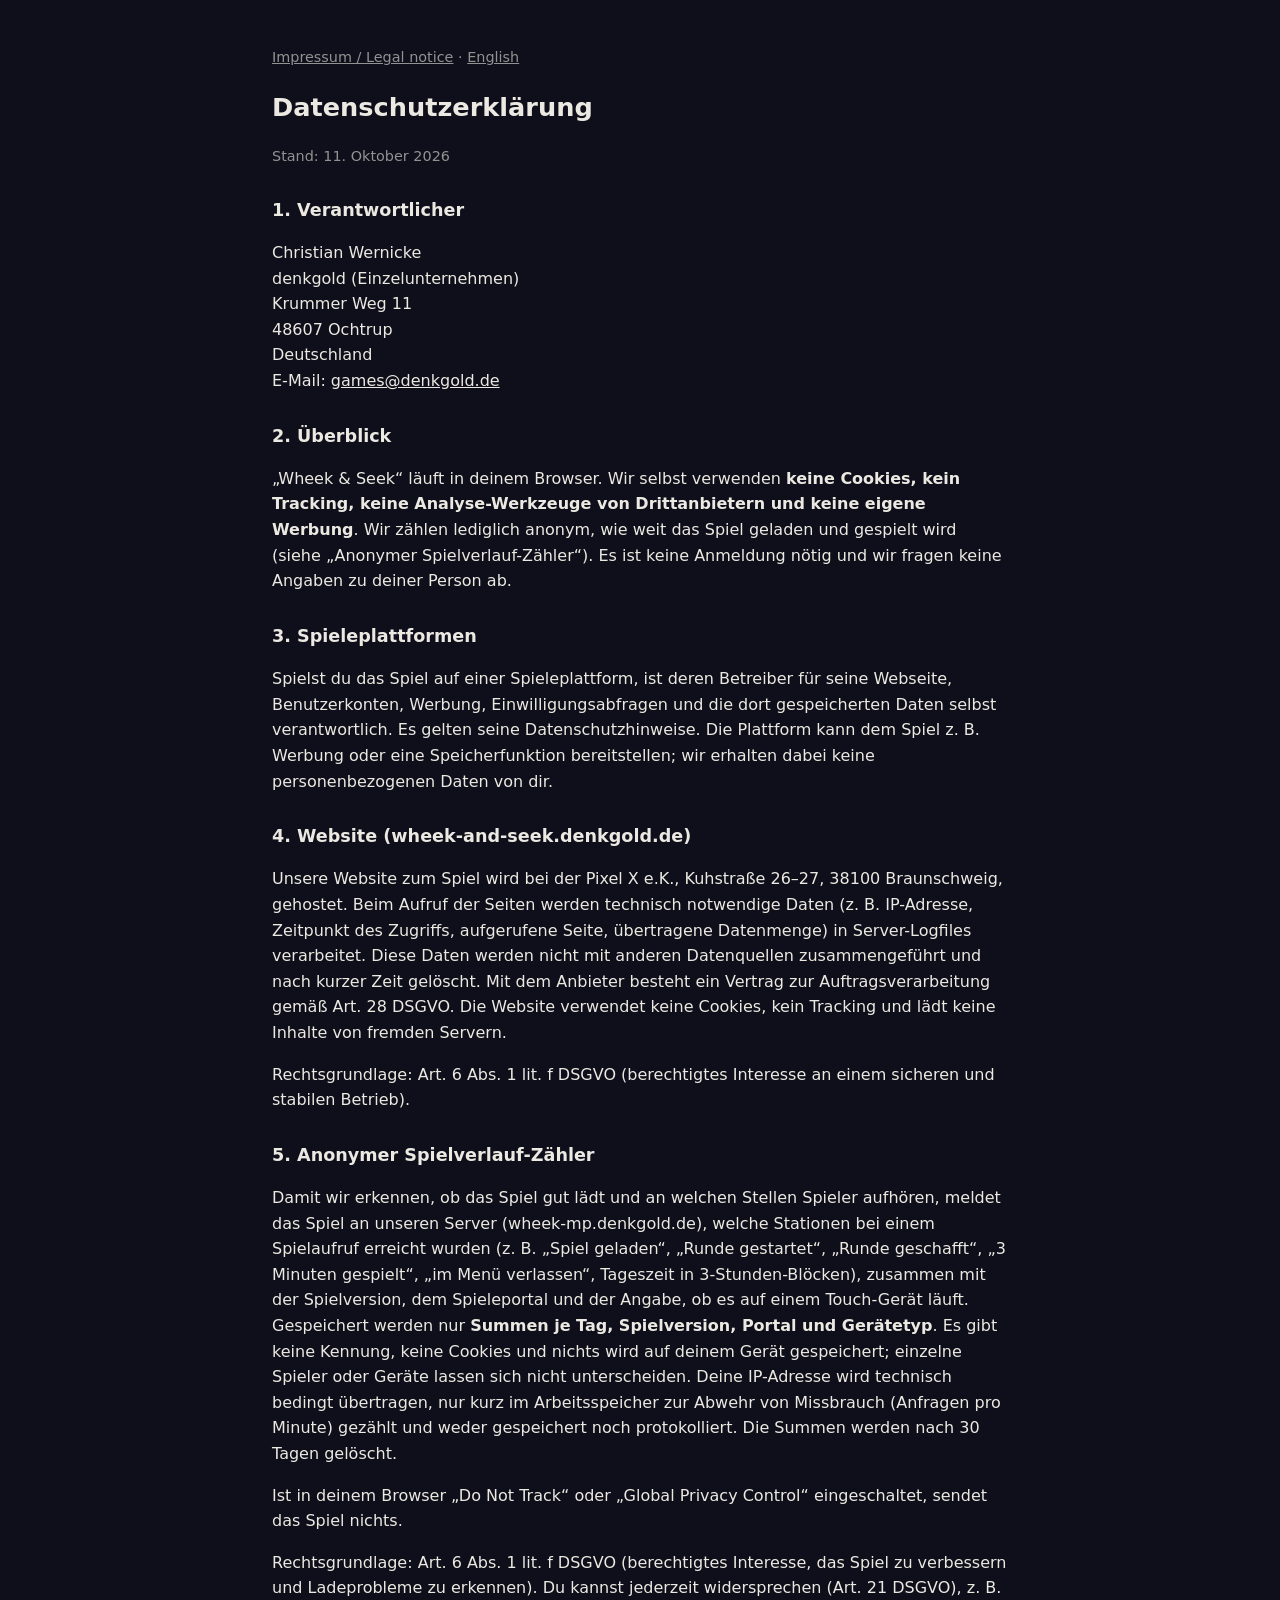
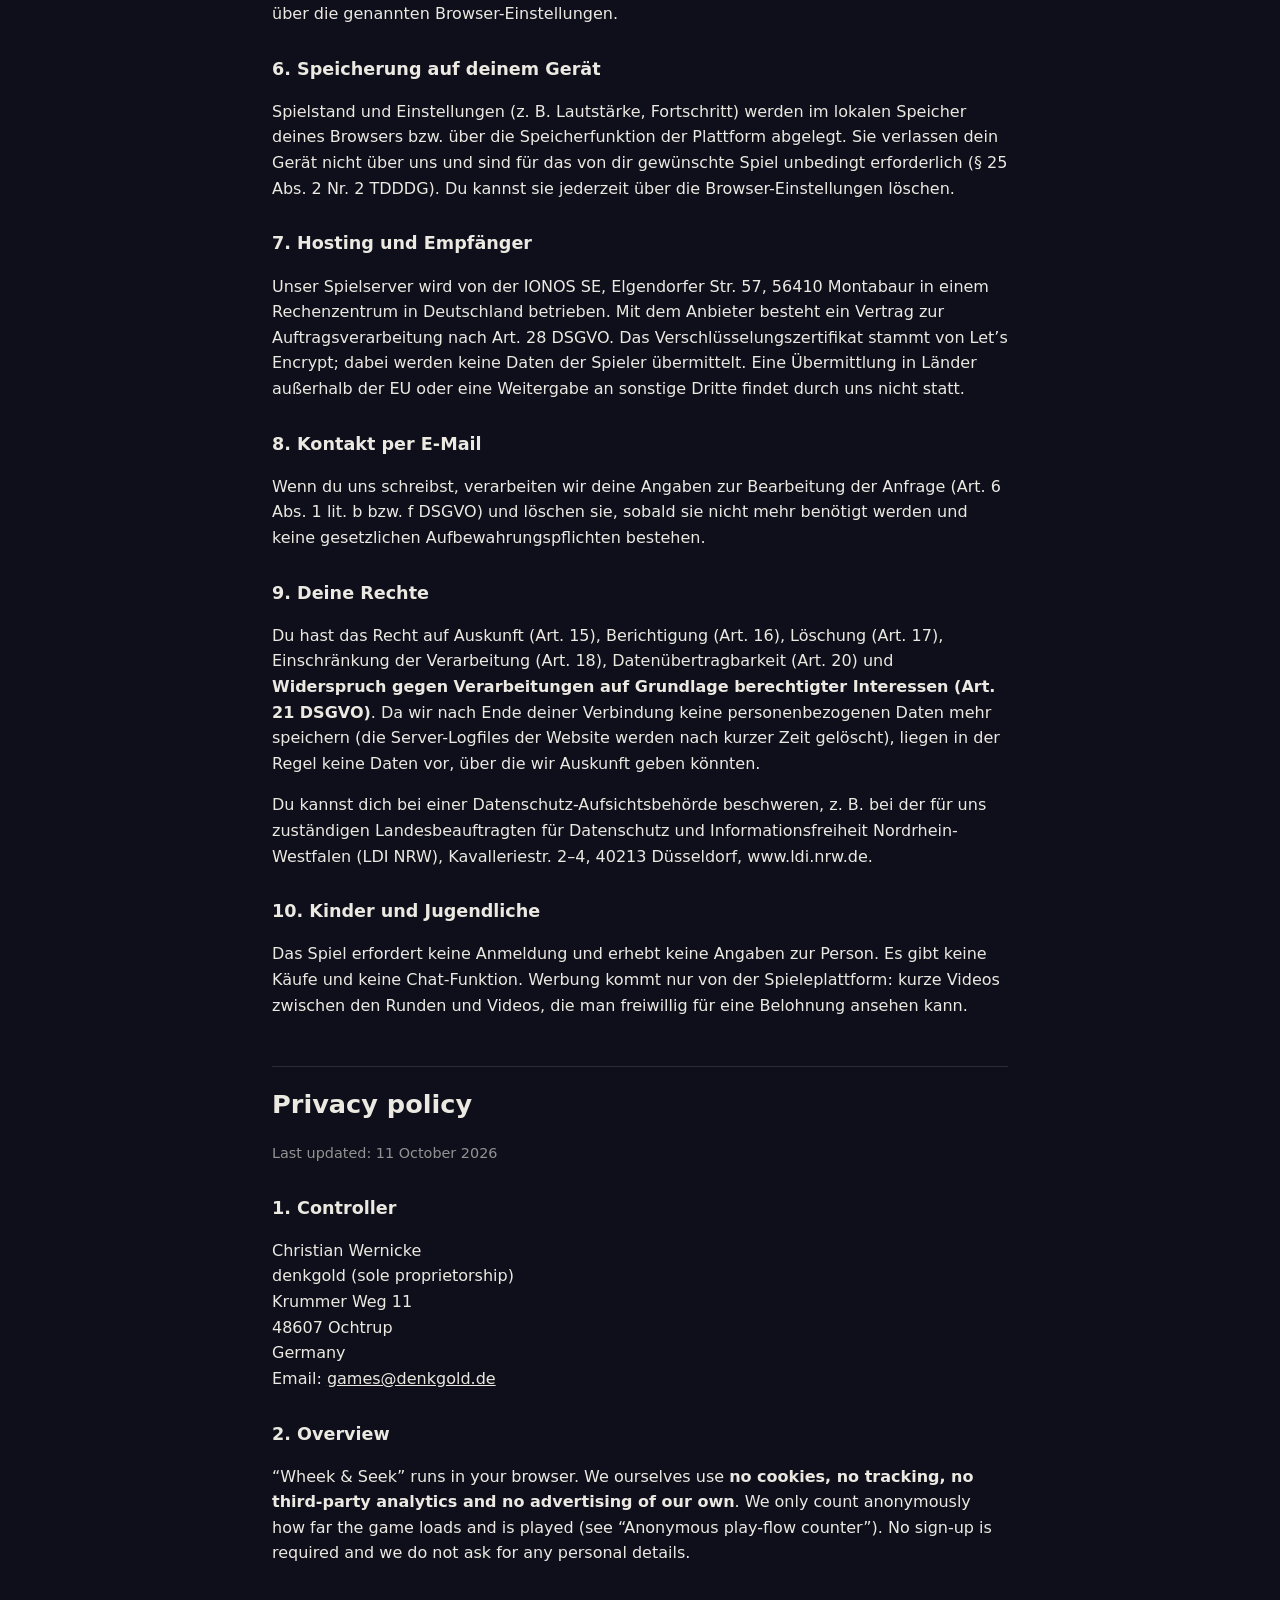
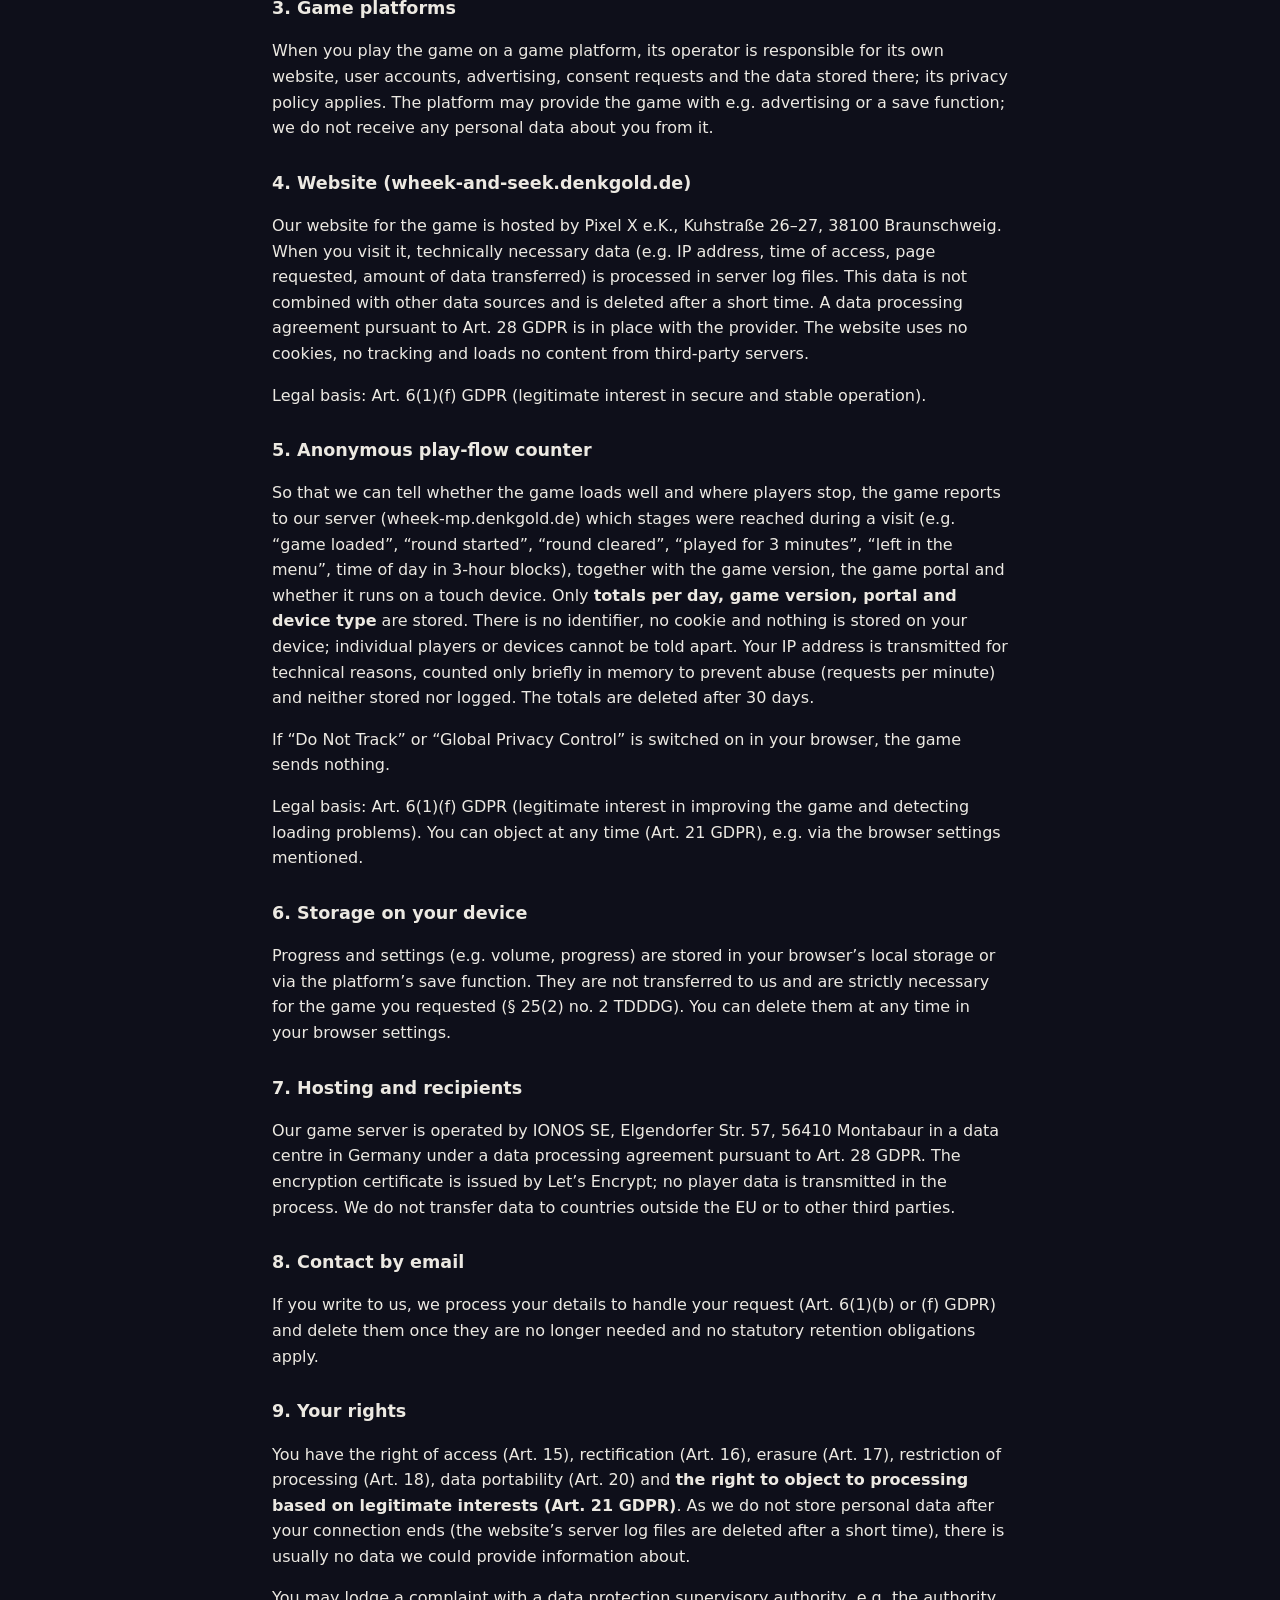
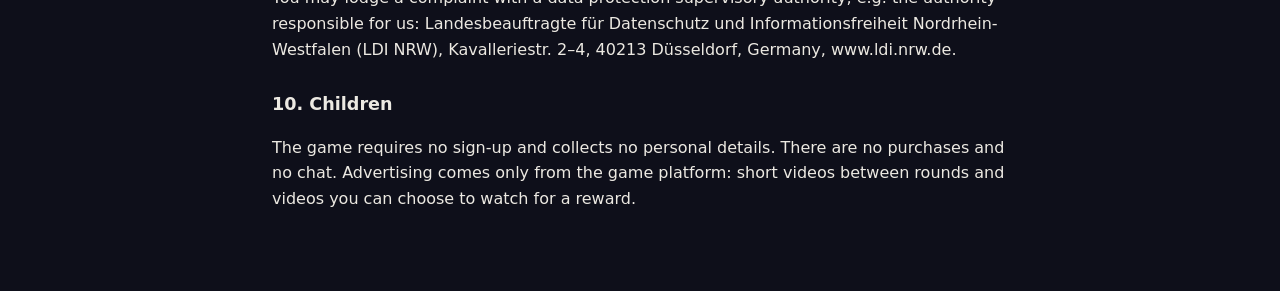
==== datenschutz.html @ b71899a8 "Erste Version" ====
<!doctype html>
<html lang="de"><head><meta charset="utf-8"><meta name="viewport" content="width=device-width, initial-scale=1"><meta name="robots" content="noindex"><title>Datenschutzerklärung / Privacy policy · Wheek &amp; Seek</title><style>body{margin:0;background:#0e0f1a;color:#ece9e2;font:16px/1.6 system-ui,sans-serif}main{max-width:46em;margin:0 auto;padding:2em 1.2em 4em}h1{font-size:1.6em}h2{font-size:1.1em;margin-top:1.6em}a{color:inherit}.dl-muted{opacity:.6;font-size:.9em}hr{border:0;border-top:1px solid #2a2b3a;margin:3em 0 1em}</style></head><body><main><p class="dl-muted"><a href="impressum.html">Impressum / Legal notice</a> · <a href="#en">English</a></p><h1>Datenschutzerklärung</h1><p class="dl-muted">Stand: 11. Oktober 2026</p><h2>1. Verantwortlicher</h2><p>Christian Wernicke<br>denkgold (Einzelunternehmen)<br>Krummer Weg 11<br>48607 Ochtrup<br>Deutschland<br>E-Mail: <a href="mailto:games@denkgold.de">games@denkgold.de</a></p><h2>2. Überblick</h2><p>„Wheek &amp; Seek“ läuft in deinem Browser. Wir selbst verwenden <b>keine Cookies, kein Tracking, keine Analyse-Werkzeuge von Drittanbietern und keine eigene Werbung</b>. Wir zählen lediglich anonym, wie weit das Spiel geladen und gespielt wird (siehe „Anonymer Spielverlauf-Zähler“). Es ist keine Anmeldung nötig und wir fragen keine Angaben zu deiner Person ab.</p><h2>3. Spieleplattformen</h2><p>Spielst du das Spiel auf einer Spieleplattform, ist deren Betreiber für seine Webseite, Benutzerkonten, Werbung, Einwilligungsabfragen und die dort gespeicherten Daten selbst verantwortlich. Es gelten seine Datenschutzhinweise. Die Plattform kann dem Spiel z. B. Werbung oder eine Speicherfunktion bereitstellen; wir erhalten dabei keine personenbezogenen Daten von dir.</p><h2>4. Website (wheek-and-seek.denkgold.de)</h2><p>Unsere Website zum Spiel wird bei der Pixel X e.K., Kuhstraße 26–27, 38100 Braunschweig, gehostet. Beim Aufruf der Seiten werden technisch notwendige Daten (z. B. IP-Adresse, Zeitpunkt des Zugriffs, aufgerufene Seite, übertragene Datenmenge) in Server-Logfiles verarbeitet. Diese Daten werden nicht mit anderen Datenquellen zusammengeführt und nach kurzer Zeit gelöscht. Mit dem Anbieter besteht ein Vertrag zur Auftragsverarbeitung gemäß Art. 28 DSGVO. Die Website verwendet keine Cookies, kein Tracking und lädt keine Inhalte von fremden Servern.</p><p>Rechtsgrundlage: Art. 6 Abs. 1 lit. f DSGVO (berechtigtes Interesse an einem sicheren und stabilen Betrieb).</p><h2>5. Anonymer Spielverlauf-Zähler</h2><p>Damit wir erkennen, ob das Spiel gut lädt und an welchen Stellen Spieler aufhören, meldet das Spiel an unseren Server (wheek-mp.denkgold.de), welche Stationen bei einem Spielaufruf erreicht wurden (z. B. „Spiel geladen“, „Runde gestartet“, „Runde geschafft“, „3 Minuten gespielt“, „im Menü verlassen“, Tageszeit in 3-Stunden-Blöcken), zusammen mit der Spielversion, dem Spieleportal und der Angabe, ob es auf einem Touch-Gerät läuft. Gespeichert werden nur <b>Summen je Tag, Spielversion, Portal und Gerätetyp</b>. Es gibt keine Kennung, keine Cookies und nichts wird auf deinem Gerät gespeichert; einzelne Spieler oder Geräte lassen sich nicht unterscheiden. Deine IP-Adresse wird technisch bedingt übertragen, nur kurz im Arbeitsspeicher zur Abwehr von Missbrauch (Anfragen pro Minute) gezählt und weder gespeichert noch protokolliert. Die Summen werden nach 30 Tagen gelöscht.</p><p>Ist in deinem Browser „Do Not Track“ oder „Global Privacy Control“ eingeschaltet, sendet das Spiel nichts.</p><p>Rechtsgrundlage: Art. 6 Abs. 1 lit. f DSGVO (berechtigtes Interesse, das Spiel zu verbessern und Ladeprobleme zu erkennen). Du kannst jederzeit widersprechen (Art. 21 DSGVO), z. B. über die genannten Browser-Einstellungen.</p><h2>6. Speicherung auf deinem Gerät</h2><p>Spielstand und Einstellungen (z. B. Lautstärke, Fortschritt) werden im lokalen Speicher deines Browsers bzw. über die Speicherfunktion der Plattform abgelegt. Sie verlassen dein Gerät nicht über uns und sind für das von dir gewünschte Spiel unbedingt erforderlich (§ 25 Abs. 2 Nr. 2 TDDDG). Du kannst sie jederzeit über die Browser-Einstellungen löschen.</p><h2>7. Hosting und Empfänger</h2><p>Unser Spielserver wird von der IONOS SE, Elgendorfer Str. 57, 56410 Montabaur in einem Rechenzentrum in Deutschland betrieben. Mit dem Anbieter besteht ein Vertrag zur Auftragsverarbeitung nach Art. 28 DSGVO. Das Verschlüsselungszertifikat stammt von Let’s Encrypt; dabei werden keine Daten der Spieler übermittelt. Eine Übermittlung in Länder außerhalb der EU oder eine Weitergabe an sonstige Dritte findet durch uns nicht statt.</p><h2>8. Kontakt per E-Mail</h2><p>Wenn du uns schreibst, verarbeiten wir deine Angaben zur Bearbeitung der Anfrage (Art. 6 Abs. 1 lit. b bzw. f DSGVO) und löschen sie, sobald sie nicht mehr benötigt werden und keine gesetzlichen Aufbewahrungspflichten bestehen.</p><h2>9. Deine Rechte</h2><p>Du hast das Recht auf Auskunft (Art. 15), Berichtigung (Art. 16), Löschung (Art. 17), Einschränkung der Verarbeitung (Art. 18), Datenübertragbarkeit (Art. 20) und <b>Widerspruch gegen Verarbeitungen auf Grundlage berechtigter Interessen (Art. 21 DSGVO)</b>. Da wir nach Ende deiner Verbindung keine personenbezogenen Daten mehr speichern (die Server-Logfiles der Website werden nach kurzer Zeit gelöscht), liegen in der Regel keine Daten vor, über die wir Auskunft geben könnten.</p><p>Du kannst dich bei einer Datenschutz-Aufsichtsbehörde beschweren, z. B. bei der für uns zuständigen Landesbeauftragten für Datenschutz und Informationsfreiheit Nordrhein-Westfalen (LDI NRW), Kavalleriestr. 2–4, 40213 Düsseldorf, www.ldi.nrw.de.</p><h2>10. Kinder und Jugendliche</h2><p>Das Spiel erfordert keine Anmeldung und erhebt keine Angaben zur Person. Es gibt keine Käufe und keine Chat-Funktion. Werbung kommt nur von der Spieleplattform: kurze Videos zwischen den Runden und Videos, die man freiwillig für eine Belohnung ansehen kann.</p><hr><h1 id="en">Privacy policy</h1><p class="dl-muted">Last updated: 11 October 2026</p><h2>1. Controller</h2><p>Christian Wernicke<br>denkgold (sole proprietorship)<br>Krummer Weg 11<br>48607 Ochtrup<br>Germany<br>Email: <a href="mailto:games@denkgold.de">games@denkgold.de</a></p><h2>2. Overview</h2><p>“Wheek &amp; Seek” runs in your browser. We ourselves use <b>no cookies, no tracking, no third-party analytics and no advertising of our own</b>. We only count anonymously how far the game loads and is played (see “Anonymous play-flow counter”). No sign-up is required and we do not ask for any personal details.</p><h2>3. Game platforms</h2><p>When you play the game on a game platform, its operator is responsible for its own website, user accounts, advertising, consent requests and the data stored there; its privacy policy applies. The platform may provide the game with e.g. advertising or a save function; we do not receive any personal data about you from it.</p><h2>4. Website (wheek-and-seek.denkgold.de)</h2><p>Our website for the game is hosted by Pixel X e.K., Kuhstraße 26–27, 38100 Braunschweig. When you visit it, technically necessary data (e.g. IP address, time of access, page requested, amount of data transferred) is processed in server log files. This data is not combined with other data sources and is deleted after a short time. A data processing agreement pursuant to Art. 28 GDPR is in place with the provider. The website uses no cookies, no tracking and loads no content from third-party servers.</p><p>Legal basis: Art. 6(1)(f) GDPR (legitimate interest in secure and stable operation).</p><h2>5. Anonymous play-flow counter</h2><p>So that we can tell whether the game loads well and where players stop, the game reports to our server (wheek-mp.denkgold.de) which stages were reached during a visit (e.g. “game loaded”, “round started”, “round cleared”, “played for 3 minutes”, “left in the menu”, time of day in 3-hour blocks), together with the game version, the game portal and whether it runs on a touch device. Only <b>totals per day, game version, portal and device type</b> are stored. There is no identifier, no cookie and nothing is stored on your device; individual players or devices cannot be told apart. Your IP address is transmitted for technical reasons, counted only briefly in memory to prevent abuse (requests per minute) and neither stored nor logged. The totals are deleted after 30 days.</p><p>If “Do Not Track” or “Global Privacy Control” is switched on in your browser, the game sends nothing.</p><p>Legal basis: Art. 6(1)(f) GDPR (legitimate interest in improving the game and detecting loading problems). You can object at any time (Art. 21 GDPR), e.g. via the browser settings mentioned.</p><h2>6. Storage on your device</h2><p>Progress and settings (e.g. volume, progress) are stored in your browser’s local storage or via the platform’s save function. They are not transferred to us and are strictly necessary for the game you requested (§ 25(2) no. 2 TDDDG). You can delete them at any time in your browser settings.</p><h2>7. Hosting and recipients</h2><p>Our game server is operated by IONOS SE, Elgendorfer Str. 57, 56410 Montabaur in a data centre in Germany under a data processing agreement pursuant to Art. 28 GDPR. The encryption certificate is issued by Let’s Encrypt; no player data is transmitted in the process. We do not transfer data to countries outside the EU or to other third parties.</p><h2>8. Contact by email</h2><p>If you write to us, we process your details to handle your request (Art. 6(1)(b) or (f) GDPR) and delete them once they are no longer needed and no statutory retention obligations apply.</p><h2>9. Your rights</h2><p>You have the right of access (Art. 15), rectification (Art. 16), erasure (Art. 17), restriction of processing (Art. 18), data portability (Art. 20) and <b>the right to object to processing based on legitimate interests (Art. 21 GDPR)</b>. As we do not store personal data after your connection ends (the website’s server log files are deleted after a short time), there is usually no data we could provide information about.</p><p>You may lodge a complaint with a data protection supervisory authority, e.g. the authority responsible for us: Landesbeauftragte für Datenschutz und Informationsfreiheit Nordrhein-Westfalen (LDI NRW), Kavalleriestr. 2–4, 40213 Düsseldorf, Germany, www.ldi.nrw.de.</p><h2>10. Children</h2><p>The game requires no sign-up and collects no personal details. There are no purchases and no chat. Advertising comes only from the game platform: short videos between rounds and videos you can choose to watch for a reward.</p></main></body></html>
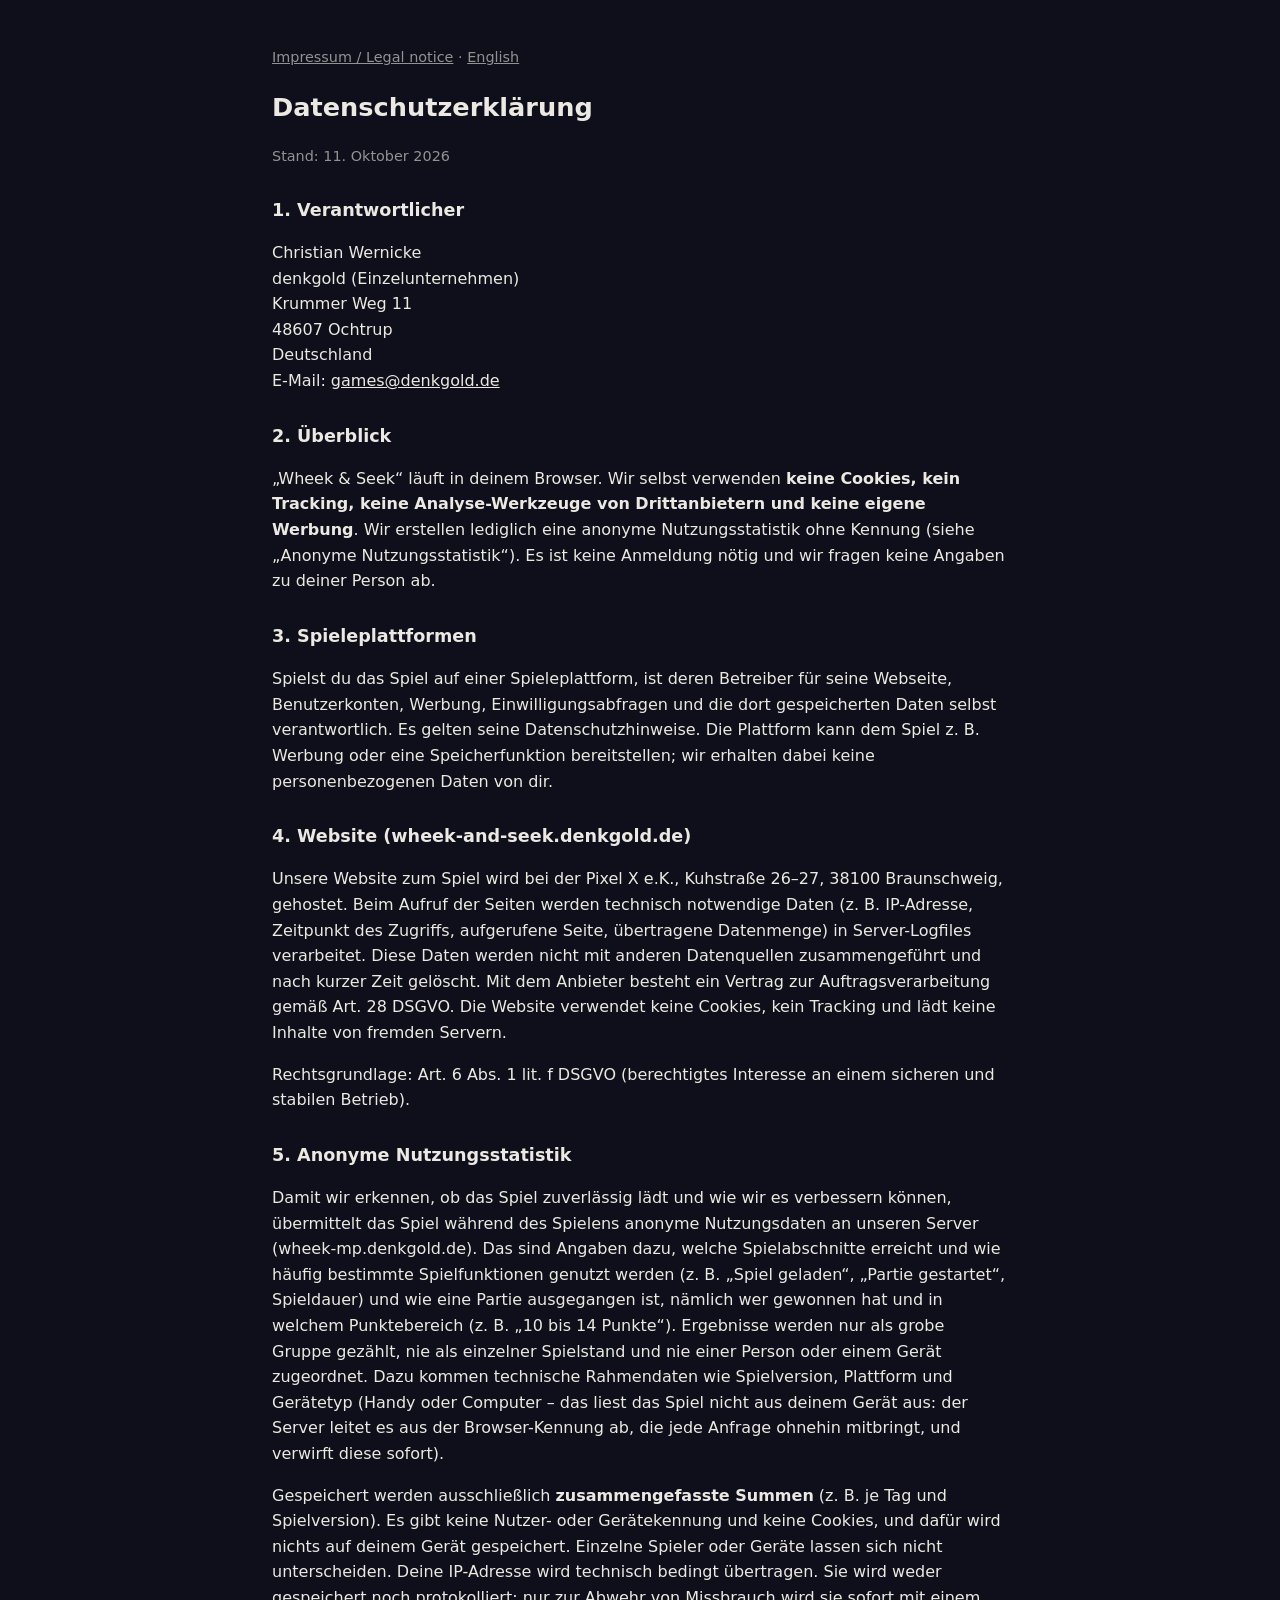
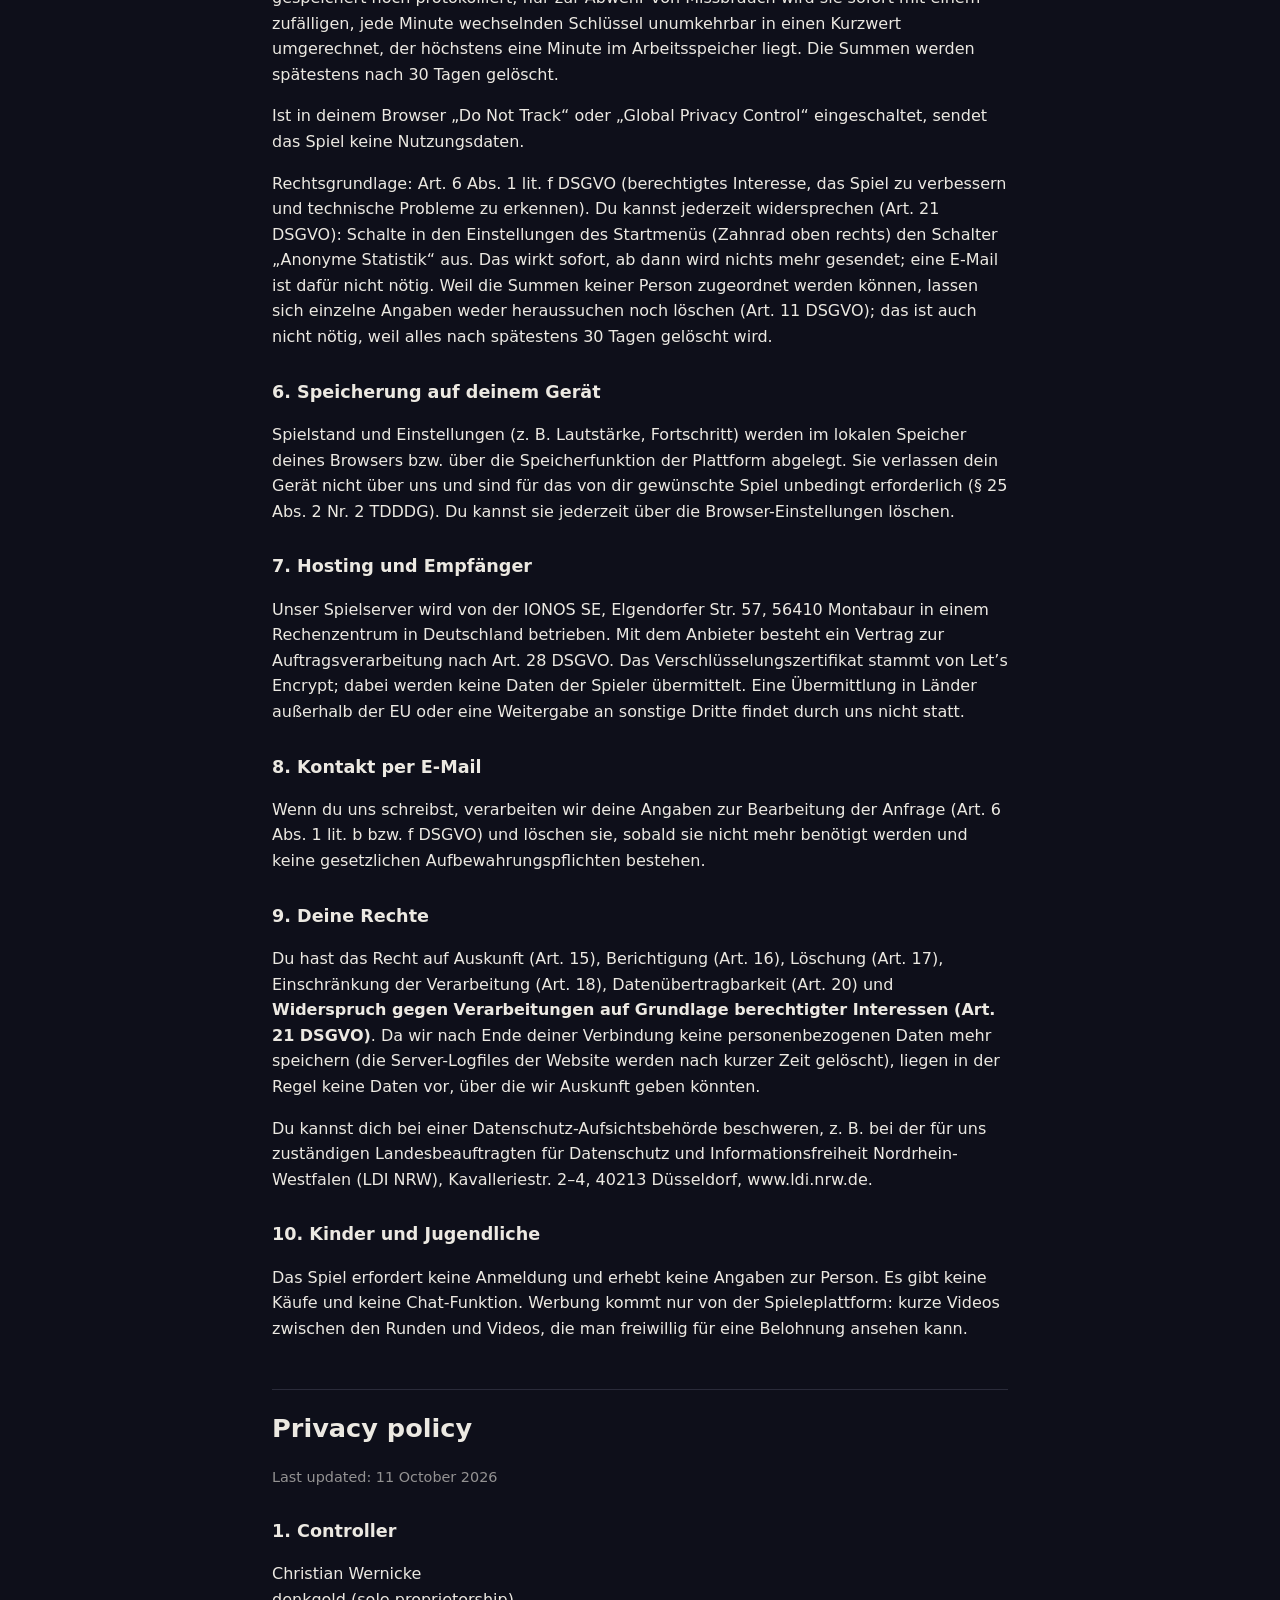
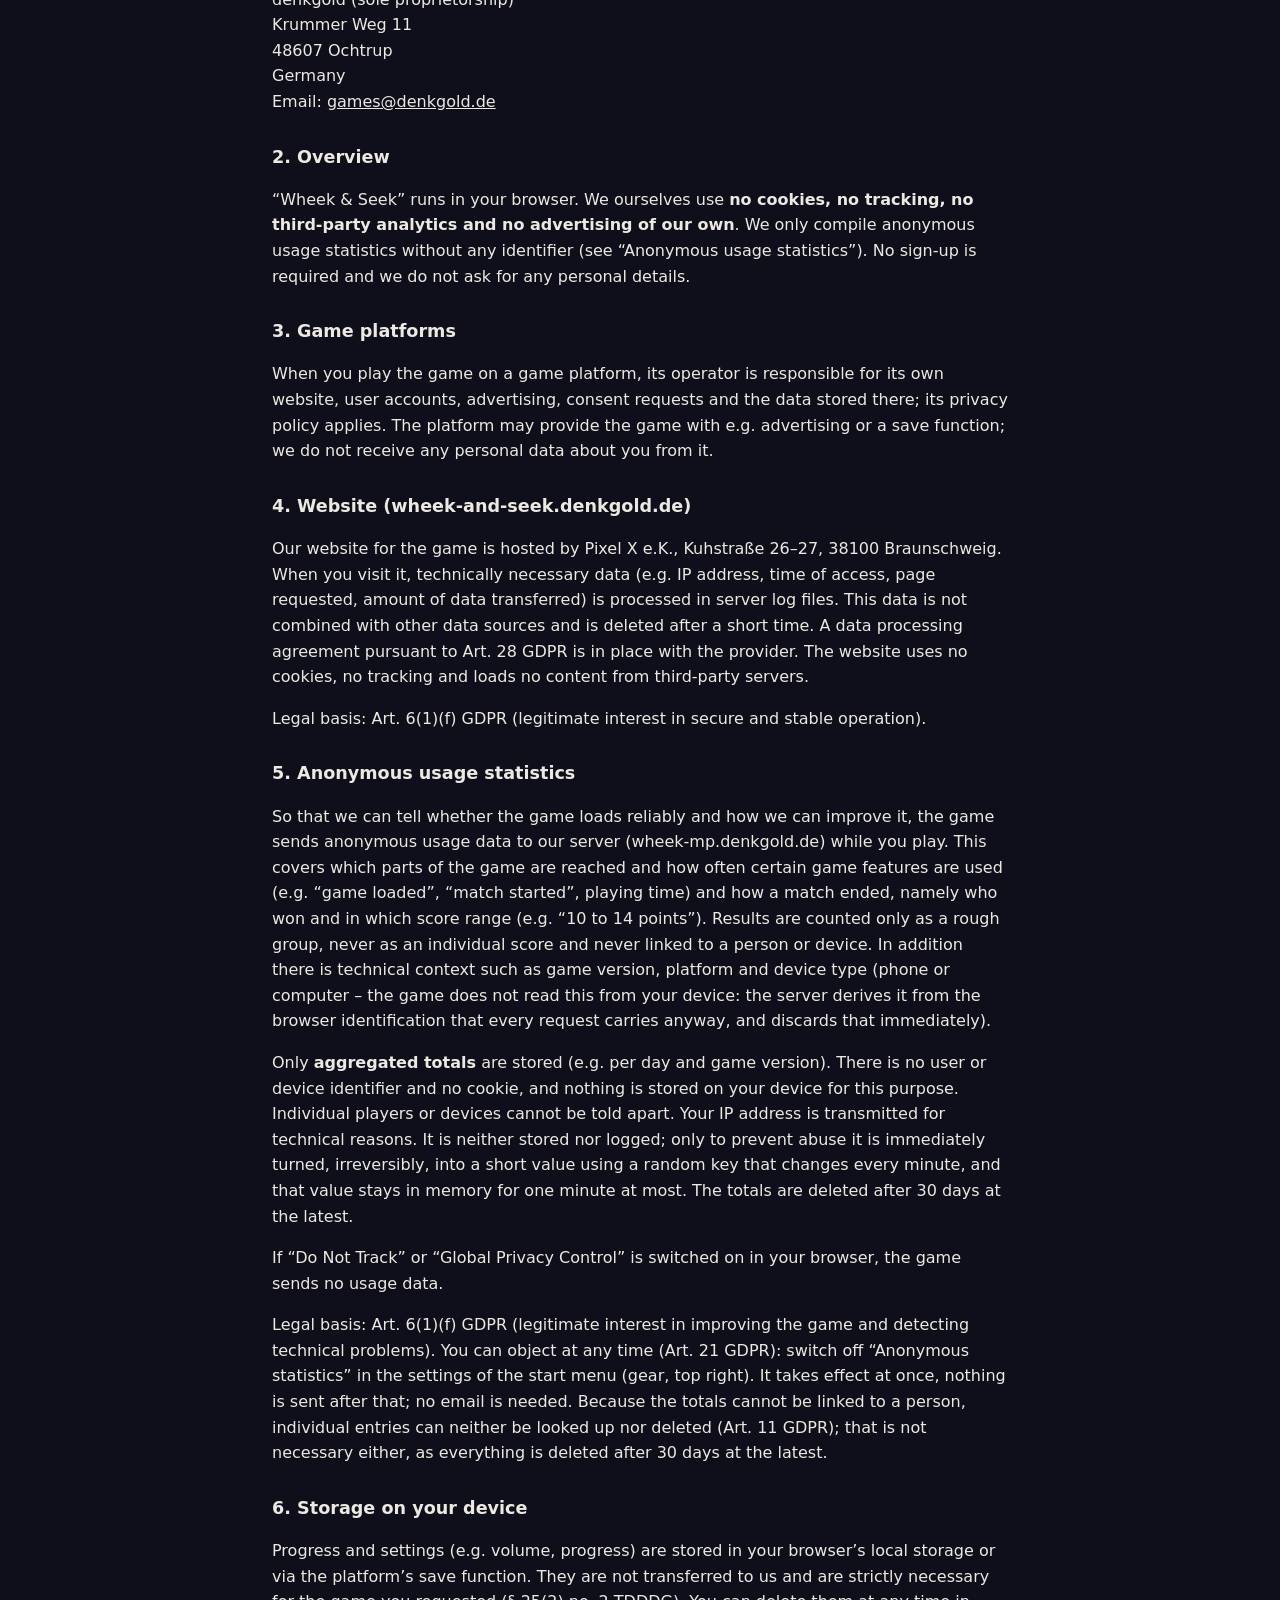
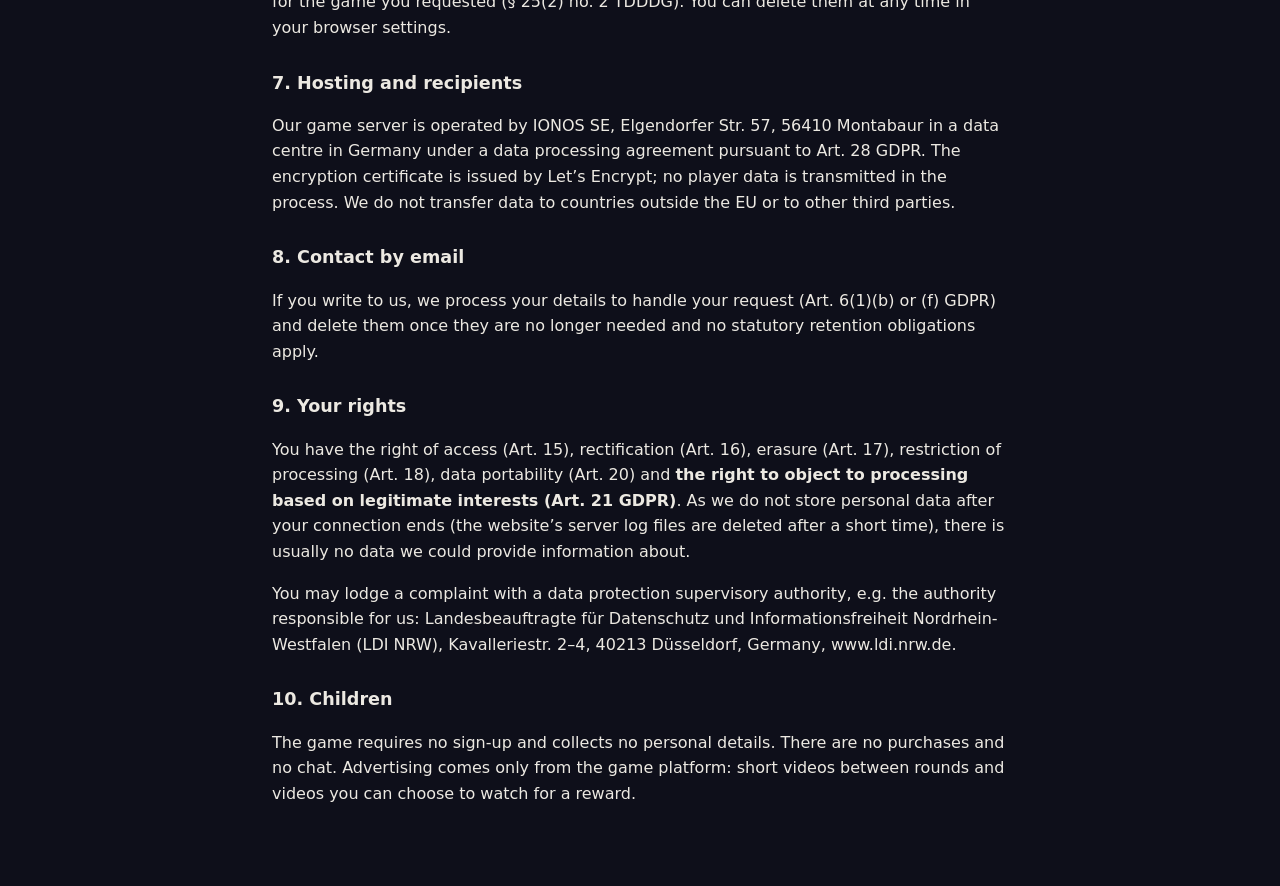
==== commit 08557594: "Under construction until 2.0 (new privacy text, imprint)" ====
--- a/datenschutz.html
+++ b/datenschutz.html
@@ -1,2 +1,2 @@
 <!doctype html>
-<html lang="de"><head><meta charset="utf-8"><meta name="viewport" content="width=device-width, initial-scale=1"><meta name="robots" content="noindex"><title>Datenschutzerklärung / Privacy policy · Wheek &amp; Seek</title><style>body{margin:0;background:#0e0f1a;color:#ece9e2;font:16px/1.6 system-ui,sans-serif}main{max-width:46em;margin:0 auto;padding:2em 1.2em 4em}h1{font-size:1.6em}h2{font-size:1.1em;margin-top:1.6em}a{color:inherit}.dl-muted{opacity:.6;font-size:.9em}hr{border:0;border-top:1px solid #2a2b3a;margin:3em 0 1em}</style></head><body><main><p class="dl-muted"><a href="impressum.html">Impressum / Legal notice</a> · <a href="#en">English</a></p><h1>Datenschutzerklärung</h1><p class="dl-muted">Stand: 11. Oktober 2026</p><h2>1. Verantwortlicher</h2><p>Christian Wernicke<br>denkgold (Einzelunternehmen)<br>Krummer Weg 11<br>48607 Ochtrup<br>Deutschland<br>E-Mail: <a href="mailto:games@denkgold.de">games@denkgold.de</a></p><h2>2. Überblick</h2><p>„Wheek &amp; Seek“ läuft in deinem Browser. Wir selbst verwenden <b>keine Cookies, kein Tracking, keine Analyse-Werkzeuge von Drittanbietern und keine eigene Werbung</b>. Wir zählen lediglich anonym, wie weit das Spiel geladen und gespielt wird (siehe „Anonymer Spielverlauf-Zähler“). Es ist keine Anmeldung nötig und wir fragen keine Angaben zu deiner Person ab.</p><h2>3. Spieleplattformen</h2><p>Spielst du das Spiel auf einer Spieleplattform, ist deren Betreiber für seine Webseite, Benutzerkonten, Werbung, Einwilligungsabfragen und die dort gespeicherten Daten selbst verantwortlich. Es gelten seine Datenschutzhinweise. Die Plattform kann dem Spiel z. B. Werbung oder eine Speicherfunktion bereitstellen; wir erhalten dabei keine personenbezogenen Daten von dir.</p><h2>4. Website (wheek-and-seek.denkgold.de)</h2><p>Unsere Website zum Spiel wird bei der Pixel X e.K., Kuhstraße 26–27, 38100 Braunschweig, gehostet. Beim Aufruf der Seiten werden technisch notwendige Daten (z. B. IP-Adresse, Zeitpunkt des Zugriffs, aufgerufene Seite, übertragene Datenmenge) in Server-Logfiles verarbeitet. Diese Daten werden nicht mit anderen Datenquellen zusammengeführt und nach kurzer Zeit gelöscht. Mit dem Anbieter besteht ein Vertrag zur Auftragsverarbeitung gemäß Art. 28 DSGVO. Die Website verwendet keine Cookies, kein Tracking und lädt keine Inhalte von fremden Servern.</p><p>Rechtsgrundlage: Art. 6 Abs. 1 lit. f DSGVO (berechtigtes Interesse an einem sicheren und stabilen Betrieb).</p><h2>5. Anonymer Spielverlauf-Zähler</h2><p>Damit wir erkennen, ob das Spiel gut lädt und an welchen Stellen Spieler aufhören, meldet das Spiel an unseren Server (wheek-mp.denkgold.de), welche Stationen bei einem Spielaufruf erreicht wurden (z. B. „Spiel geladen“, „Runde gestartet“, „Runde geschafft“, „3 Minuten gespielt“, „im Menü verlassen“, Tageszeit in 3-Stunden-Blöcken), zusammen mit der Spielversion, dem Spieleportal und der Angabe, ob es auf einem Touch-Gerät läuft. Gespeichert werden nur <b>Summen je Tag, Spielversion, Portal und Gerätetyp</b>. Es gibt keine Kennung, keine Cookies und nichts wird auf deinem Gerät gespeichert; einzelne Spieler oder Geräte lassen sich nicht unterscheiden. Deine IP-Adresse wird technisch bedingt übertragen, nur kurz im Arbeitsspeicher zur Abwehr von Missbrauch (Anfragen pro Minute) gezählt und weder gespeichert noch protokolliert. Die Summen werden nach 30 Tagen gelöscht.</p><p>Ist in deinem Browser „Do Not Track“ oder „Global Privacy Control“ eingeschaltet, sendet das Spiel nichts.</p><p>Rechtsgrundlage: Art. 6 Abs. 1 lit. f DSGVO (berechtigtes Interesse, das Spiel zu verbessern und Ladeprobleme zu erkennen). Du kannst jederzeit widersprechen (Art. 21 DSGVO), z. B. über die genannten Browser-Einstellungen.</p><h2>6. Speicherung auf deinem Gerät</h2><p>Spielstand und Einstellungen (z. B. Lautstärke, Fortschritt) werden im lokalen Speicher deines Browsers bzw. über die Speicherfunktion der Plattform abgelegt. Sie verlassen dein Gerät nicht über uns und sind für das von dir gewünschte Spiel unbedingt erforderlich (§ 25 Abs. 2 Nr. 2 TDDDG). Du kannst sie jederzeit über die Browser-Einstellungen löschen.</p><h2>7. Hosting und Empfänger</h2><p>Unser Spielserver wird von der IONOS SE, Elgendorfer Str. 57, 56410 Montabaur in einem Rechenzentrum in Deutschland betrieben. Mit dem Anbieter besteht ein Vertrag zur Auftragsverarbeitung nach Art. 28 DSGVO. Das Verschlüsselungszertifikat stammt von Let’s Encrypt; dabei werden keine Daten der Spieler übermittelt. Eine Übermittlung in Länder außerhalb der EU oder eine Weitergabe an sonstige Dritte findet durch uns nicht statt.</p><h2>8. Kontakt per E-Mail</h2><p>Wenn du uns schreibst, verarbeiten wir deine Angaben zur Bearbeitung der Anfrage (Art. 6 Abs. 1 lit. b bzw. f DSGVO) und löschen sie, sobald sie nicht mehr benötigt werden und keine gesetzlichen Aufbewahrungspflichten bestehen.</p><h2>9. Deine Rechte</h2><p>Du hast das Recht auf Auskunft (Art. 15), Berichtigung (Art. 16), Löschung (Art. 17), Einschränkung der Verarbeitung (Art. 18), Datenübertragbarkeit (Art. 20) und <b>Widerspruch gegen Verarbeitungen auf Grundlage berechtigter Interessen (Art. 21 DSGVO)</b>. Da wir nach Ende deiner Verbindung keine personenbezogenen Daten mehr speichern (die Server-Logfiles der Website werden nach kurzer Zeit gelöscht), liegen in der Regel keine Daten vor, über die wir Auskunft geben könnten.</p><p>Du kannst dich bei einer Datenschutz-Aufsichtsbehörde beschweren, z. B. bei der für uns zuständigen Landesbeauftragten für Datenschutz und Informationsfreiheit Nordrhein-Westfalen (LDI NRW), Kavalleriestr. 2–4, 40213 Düsseldorf, www.ldi.nrw.de.</p><h2>10. Kinder und Jugendliche</h2><p>Das Spiel erfordert keine Anmeldung und erhebt keine Angaben zur Person. Es gibt keine Käufe und keine Chat-Funktion. Werbung kommt nur von der Spieleplattform: kurze Videos zwischen den Runden und Videos, die man freiwillig für eine Belohnung ansehen kann.</p><hr><h1 id="en">Privacy policy</h1><p class="dl-muted">Last updated: 11 October 2026</p><h2>1. Controller</h2><p>Christian Wernicke<br>denkgold (sole proprietorship)<br>Krummer Weg 11<br>48607 Ochtrup<br>Germany<br>Email: <a href="mailto:games@denkgold.de">games@denkgold.de</a></p><h2>2. Overview</h2><p>“Wheek &amp; Seek” runs in your browser. We ourselves use <b>no cookies, no tracking, no third-party analytics and no advertising of our own</b>. We only count anonymously how far the game loads and is played (see “Anonymous play-flow counter”). No sign-up is required and we do not ask for any personal details.</p><h2>3. Game platforms</h2><p>When you play the game on a game platform, its operator is responsible for its own website, user accounts, advertising, consent requests and the data stored there; its privacy policy applies. The platform may provide the game with e.g. advertising or a save function; we do not receive any personal data about you from it.</p><h2>4. Website (wheek-and-seek.denkgold.de)</h2><p>Our website for the game is hosted by Pixel X e.K., Kuhstraße 26–27, 38100 Braunschweig. When you visit it, technically necessary data (e.g. IP address, time of access, page requested, amount of data transferred) is processed in server log files. This data is not combined with other data sources and is deleted after a short time. A data processing agreement pursuant to Art. 28 GDPR is in place with the provider. The website uses no cookies, no tracking and loads no content from third-party servers.</p><p>Legal basis: Art. 6(1)(f) GDPR (legitimate interest in secure and stable operation).</p><h2>5. Anonymous play-flow counter</h2><p>So that we can tell whether the game loads well and where players stop, the game reports to our server (wheek-mp.denkgold.de) which stages were reached during a visit (e.g. “game loaded”, “round started”, “round cleared”, “played for 3 minutes”, “left in the menu”, time of day in 3-hour blocks), together with the game version, the game portal and whether it runs on a touch device. Only <b>totals per day, game version, portal and device type</b> are stored. There is no identifier, no cookie and nothing is stored on your device; individual players or devices cannot be told apart. Your IP address is transmitted for technical reasons, counted only briefly in memory to prevent abuse (requests per minute) and neither stored nor logged. The totals are deleted after 30 days.</p><p>If “Do Not Track” or “Global Privacy Control” is switched on in your browser, the game sends nothing.</p><p>Legal basis: Art. 6(1)(f) GDPR (legitimate interest in improving the game and detecting loading problems). You can object at any time (Art. 21 GDPR), e.g. via the browser settings mentioned.</p><h2>6. Storage on your device</h2><p>Progress and settings (e.g. volume, progress) are stored in your browser’s local storage or via the platform’s save function. They are not transferred to us and are strictly necessary for the game you requested (§ 25(2) no. 2 TDDDG). You can delete them at any time in your browser settings.</p><h2>7. Hosting and recipients</h2><p>Our game server is operated by IONOS SE, Elgendorfer Str. 57, 56410 Montabaur in a data centre in Germany under a data processing agreement pursuant to Art. 28 GDPR. The encryption certificate is issued by Let’s Encrypt; no player data is transmitted in the process. We do not transfer data to countries outside the EU or to other third parties.</p><h2>8. Contact by email</h2><p>If you write to us, we process your details to handle your request (Art. 6(1)(b) or (f) GDPR) and delete them once they are no longer needed and no statutory retention obligations apply.</p><h2>9. Your rights</h2><p>You have the right of access (Art. 15), rectification (Art. 16), erasure (Art. 17), restriction of processing (Art. 18), data portability (Art. 20) and <b>the right to object to processing based on legitimate interests (Art. 21 GDPR)</b>. As we do not store personal data after your connection ends (the website’s server log files are deleted after a short time), there is usually no data we could provide information about.</p><p>You may lodge a complaint with a data protection supervisory authority, e.g. the authority responsible for us: Landesbeauftragte für Datenschutz und Informationsfreiheit Nordrhein-Westfalen (LDI NRW), Kavalleriestr. 2–4, 40213 Düsseldorf, Germany, www.ldi.nrw.de.</p><h2>10. Children</h2><p>The game requires no sign-up and collects no personal details. There are no purchases and no chat. Advertising comes only from the game platform: short videos between rounds and videos you can choose to watch for a reward.</p></main></body></html>
+<html lang="de"><head><meta charset="utf-8"><meta name="viewport" content="width=device-width, initial-scale=1"><meta name="robots" content="noindex"><title>Datenschutzerklärung / Privacy policy · Wheek &amp; Seek</title><style>body{margin:0;background:#0e0f1a;color:#ece9e2;font:16px/1.6 system-ui,sans-serif}main{max-width:46em;margin:0 auto;padding:2em 1.2em 4em}h1{font-size:1.6em}h2{font-size:1.1em;margin-top:1.6em}a{color:inherit}.dl-muted{opacity:.6;font-size:.9em}hr{border:0;border-top:1px solid #2a2b3a;margin:3em 0 1em}</style></head><body><main><p class="dl-muted"><a href="impressum.html">Impressum / Legal notice</a> · <a href="#en">English</a></p><h1>Datenschutzerklärung</h1><p class="dl-muted">Stand: 11. Oktober 2026</p><h2>1. Verantwortlicher</h2><p>Christian Wernicke<br>denkgold (Einzelunternehmen)<br>Krummer Weg 11<br>48607 Ochtrup<br>Deutschland<br>E-Mail: <a href="mailto:games@denkgold.de">games@denkgold.de</a></p><h2>2. Überblick</h2><p>„Wheek &amp; Seek“ läuft in deinem Browser. Wir selbst verwenden <b>keine Cookies, kein Tracking, keine Analyse-Werkzeuge von Drittanbietern und keine eigene Werbung</b>. Wir erstellen lediglich eine anonyme Nutzungsstatistik ohne Kennung (siehe „Anonyme Nutzungsstatistik“). Es ist keine Anmeldung nötig und wir fragen keine Angaben zu deiner Person ab.</p><h2>3. Spieleplattformen</h2><p>Spielst du das Spiel auf einer Spieleplattform, ist deren Betreiber für seine Webseite, Benutzerkonten, Werbung, Einwilligungsabfragen und die dort gespeicherten Daten selbst verantwortlich. Es gelten seine Datenschutzhinweise. Die Plattform kann dem Spiel z. B. Werbung oder eine Speicherfunktion bereitstellen; wir erhalten dabei keine personenbezogenen Daten von dir.</p><h2>4. Website (wheek-and-seek.denkgold.de)</h2><p>Unsere Website zum Spiel wird bei der Pixel X e.K., Kuhstraße 26–27, 38100 Braunschweig, gehostet. Beim Aufruf der Seiten werden technisch notwendige Daten (z. B. IP-Adresse, Zeitpunkt des Zugriffs, aufgerufene Seite, übertragene Datenmenge) in Server-Logfiles verarbeitet. Diese Daten werden nicht mit anderen Datenquellen zusammengeführt und nach kurzer Zeit gelöscht. Mit dem Anbieter besteht ein Vertrag zur Auftragsverarbeitung gemäß Art. 28 DSGVO. Die Website verwendet keine Cookies, kein Tracking und lädt keine Inhalte von fremden Servern.</p><p>Rechtsgrundlage: Art. 6 Abs. 1 lit. f DSGVO (berechtigtes Interesse an einem sicheren und stabilen Betrieb).</p><h2>5. Anonyme Nutzungsstatistik</h2><p>Damit wir erkennen, ob das Spiel zuverlässig lädt und wie wir es verbessern können, übermittelt das Spiel während des Spielens anonyme Nutzungsdaten an unseren Server (wheek-mp.denkgold.de). Das sind Angaben dazu, welche Spielabschnitte erreicht und wie häufig bestimmte Spielfunktionen genutzt werden (z. B. „Spiel geladen“, „Partie gestartet“, Spieldauer) und wie eine Partie ausgegangen ist, nämlich wer gewonnen hat und in welchem Punktebereich (z. B. „10 bis 14 Punkte“). Ergebnisse werden nur als grobe Gruppe gezählt, nie als einzelner Spielstand und nie einer Person oder einem Gerät zugeordnet. Dazu kommen technische Rahmendaten wie Spielversion, Plattform und Gerätetyp (Handy oder Computer – das liest das Spiel nicht aus deinem Gerät aus: der Server leitet es aus der Browser-Kennung ab, die jede Anfrage ohnehin mitbringt, und verwirft diese sofort).</p><p>Gespeichert werden ausschließlich <b>zusammengefasste Summen</b> (z. B. je Tag und Spielversion). Es gibt keine Nutzer- oder Gerätekennung und keine Cookies, und dafür wird nichts auf deinem Gerät gespeichert. Einzelne Spieler oder Geräte lassen sich nicht unterscheiden. Deine IP-Adresse wird technisch bedingt übertragen. Sie wird weder gespeichert noch protokolliert; nur zur Abwehr von Missbrauch wird sie sofort mit einem zufälligen, jede Minute wechselnden Schlüssel unumkehrbar in einen Kurzwert umgerechnet, der höchstens eine Minute im Arbeitsspeicher liegt. Die Summen werden spätestens nach 30 Tagen gelöscht.</p><p>Ist in deinem Browser „Do Not Track“ oder „Global Privacy Control“ eingeschaltet, sendet das Spiel keine Nutzungsdaten.</p><p>Rechtsgrundlage: Art. 6 Abs. 1 lit. f DSGVO (berechtigtes Interesse, das Spiel zu verbessern und technische Probleme zu erkennen). Du kannst jederzeit widersprechen (Art. 21 DSGVO): Schalte in den Einstellungen des Startmenüs (Zahnrad oben rechts) den Schalter „Anonyme Statistik“ aus. Das wirkt sofort, ab dann wird nichts mehr gesendet; eine E-Mail ist dafür nicht nötig. Weil die Summen keiner Person zugeordnet werden können, lassen sich einzelne Angaben weder heraussuchen noch löschen (Art. 11 DSGVO); das ist auch nicht nötig, weil alles nach spätestens 30 Tagen gelöscht wird.</p><h2>6. Speicherung auf deinem Gerät</h2><p>Spielstand und Einstellungen (z. B. Lautstärke, Fortschritt) werden im lokalen Speicher deines Browsers bzw. über die Speicherfunktion der Plattform abgelegt. Sie verlassen dein Gerät nicht über uns und sind für das von dir gewünschte Spiel unbedingt erforderlich (§ 25 Abs. 2 Nr. 2 TDDDG). Du kannst sie jederzeit über die Browser-Einstellungen löschen.</p><h2>7. Hosting und Empfänger</h2><p>Unser Spielserver wird von der IONOS SE, Elgendorfer Str. 57, 56410 Montabaur in einem Rechenzentrum in Deutschland betrieben. Mit dem Anbieter besteht ein Vertrag zur Auftragsverarbeitung nach Art. 28 DSGVO. Das Verschlüsselungszertifikat stammt von Let’s Encrypt; dabei werden keine Daten der Spieler übermittelt. Eine Übermittlung in Länder außerhalb der EU oder eine Weitergabe an sonstige Dritte findet durch uns nicht statt.</p><h2>8. Kontakt per E-Mail</h2><p>Wenn du uns schreibst, verarbeiten wir deine Angaben zur Bearbeitung der Anfrage (Art. 6 Abs. 1 lit. b bzw. f DSGVO) und löschen sie, sobald sie nicht mehr benötigt werden und keine gesetzlichen Aufbewahrungspflichten bestehen.</p><h2>9. Deine Rechte</h2><p>Du hast das Recht auf Auskunft (Art. 15), Berichtigung (Art. 16), Löschung (Art. 17), Einschränkung der Verarbeitung (Art. 18), Datenübertragbarkeit (Art. 20) und <b>Widerspruch gegen Verarbeitungen auf Grundlage berechtigter Interessen (Art. 21 DSGVO)</b>. Da wir nach Ende deiner Verbindung keine personenbezogenen Daten mehr speichern (die Server-Logfiles der Website werden nach kurzer Zeit gelöscht), liegen in der Regel keine Daten vor, über die wir Auskunft geben könnten.</p><p>Du kannst dich bei einer Datenschutz-Aufsichtsbehörde beschweren, z. B. bei der für uns zuständigen Landesbeauftragten für Datenschutz und Informationsfreiheit Nordrhein-Westfalen (LDI NRW), Kavalleriestr. 2–4, 40213 Düsseldorf, www.ldi.nrw.de.</p><h2>10. Kinder und Jugendliche</h2><p>Das Spiel erfordert keine Anmeldung und erhebt keine Angaben zur Person. Es gibt keine Käufe und keine Chat-Funktion. Werbung kommt nur von der Spieleplattform: kurze Videos zwischen den Runden und Videos, die man freiwillig für eine Belohnung ansehen kann.</p><hr><h1 id="en">Privacy policy</h1><p class="dl-muted">Last updated: 11 October 2026</p><h2>1. Controller</h2><p>Christian Wernicke<br>denkgold (sole proprietorship)<br>Krummer Weg 11<br>48607 Ochtrup<br>Germany<br>Email: <a href="mailto:games@denkgold.de">games@denkgold.de</a></p><h2>2. Overview</h2><p>“Wheek &amp; Seek” runs in your browser. We ourselves use <b>no cookies, no tracking, no third-party analytics and no advertising of our own</b>. We only compile anonymous usage statistics without any identifier (see “Anonymous usage statistics”). No sign-up is required and we do not ask for any personal details.</p><h2>3. Game platforms</h2><p>When you play the game on a game platform, its operator is responsible for its own website, user accounts, advertising, consent requests and the data stored there; its privacy policy applies. The platform may provide the game with e.g. advertising or a save function; we do not receive any personal data about you from it.</p><h2>4. Website (wheek-and-seek.denkgold.de)</h2><p>Our website for the game is hosted by Pixel X e.K., Kuhstraße 26–27, 38100 Braunschweig. When you visit it, technically necessary data (e.g. IP address, time of access, page requested, amount of data transferred) is processed in server log files. This data is not combined with other data sources and is deleted after a short time. A data processing agreement pursuant to Art. 28 GDPR is in place with the provider. The website uses no cookies, no tracking and loads no content from third-party servers.</p><p>Legal basis: Art. 6(1)(f) GDPR (legitimate interest in secure and stable operation).</p><h2>5. Anonymous usage statistics</h2><p>So that we can tell whether the game loads reliably and how we can improve it, the game sends anonymous usage data to our server (wheek-mp.denkgold.de) while you play. This covers which parts of the game are reached and how often certain game features are used (e.g. “game loaded”, “match started”, playing time) and how a match ended, namely who won and in which score range (e.g. “10 to 14 points”). Results are counted only as a rough group, never as an individual score and never linked to a person or device. In addition there is technical context such as game version, platform and device type (phone or computer – the game does not read this from your device: the server derives it from the browser identification that every request carries anyway, and discards that immediately).</p><p>Only <b>aggregated totals</b> are stored (e.g. per day and game version). There is no user or device identifier and no cookie, and nothing is stored on your device for this purpose. Individual players or devices cannot be told apart. Your IP address is transmitted for technical reasons. It is neither stored nor logged; only to prevent abuse it is immediately turned, irreversibly, into a short value using a random key that changes every minute, and that value stays in memory for one minute at most. The totals are deleted after 30 days at the latest.</p><p>If “Do Not Track” or “Global Privacy Control” is switched on in your browser, the game sends no usage data.</p><p>Legal basis: Art. 6(1)(f) GDPR (legitimate interest in improving the game and detecting technical problems). You can object at any time (Art. 21 GDPR): switch off “Anonymous statistics” in the settings of the start menu (gear, top right). It takes effect at once, nothing is sent after that; no email is needed. Because the totals cannot be linked to a person, individual entries can neither be looked up nor deleted (Art. 11 GDPR); that is not necessary either, as everything is deleted after 30 days at the latest.</p><h2>6. Storage on your device</h2><p>Progress and settings (e.g. volume, progress) are stored in your browser’s local storage or via the platform’s save function. They are not transferred to us and are strictly necessary for the game you requested (§ 25(2) no. 2 TDDDG). You can delete them at any time in your browser settings.</p><h2>7. Hosting and recipients</h2><p>Our game server is operated by IONOS SE, Elgendorfer Str. 57, 56410 Montabaur in a data centre in Germany under a data processing agreement pursuant to Art. 28 GDPR. The encryption certificate is issued by Let’s Encrypt; no player data is transmitted in the process. We do not transfer data to countries outside the EU or to other third parties.</p><h2>8. Contact by email</h2><p>If you write to us, we process your details to handle your request (Art. 6(1)(b) or (f) GDPR) and delete them once they are no longer needed and no statutory retention obligations apply.</p><h2>9. Your rights</h2><p>You have the right of access (Art. 15), rectification (Art. 16), erasure (Art. 17), restriction of processing (Art. 18), data portability (Art. 20) and <b>the right to object to processing based on legitimate interests (Art. 21 GDPR)</b>. As we do not store personal data after your connection ends (the website’s server log files are deleted after a short time), there is usually no data we could provide information about.</p><p>You may lodge a complaint with a data protection supervisory authority, e.g. the authority responsible for us: Landesbeauftragte für Datenschutz und Informationsfreiheit Nordrhein-Westfalen (LDI NRW), Kavalleriestr. 2–4, 40213 Düsseldorf, Germany, www.ldi.nrw.de.</p><h2>10. Children</h2><p>The game requires no sign-up and collects no personal details. There are no purchases and no chat. Advertising comes only from the game platform: short videos between rounds and videos you can choose to watch for a reward.</p></main></body></html>
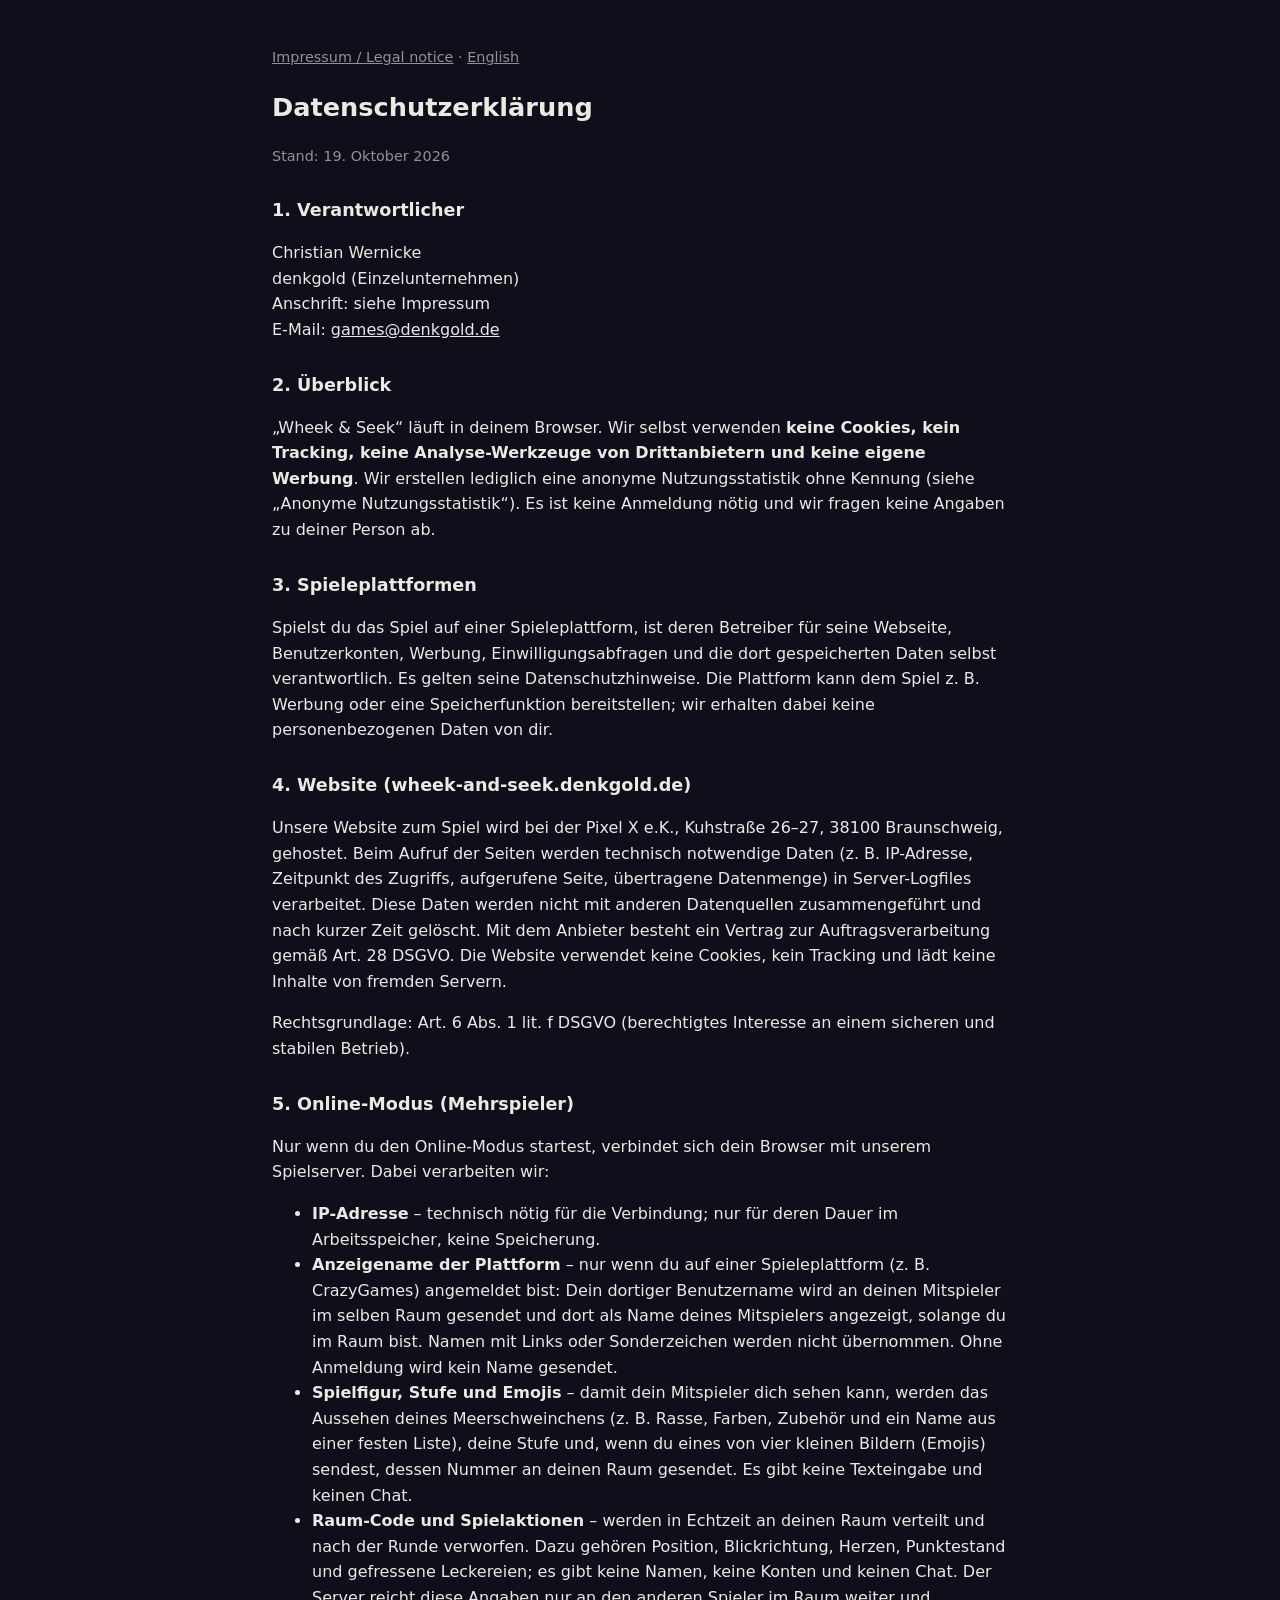
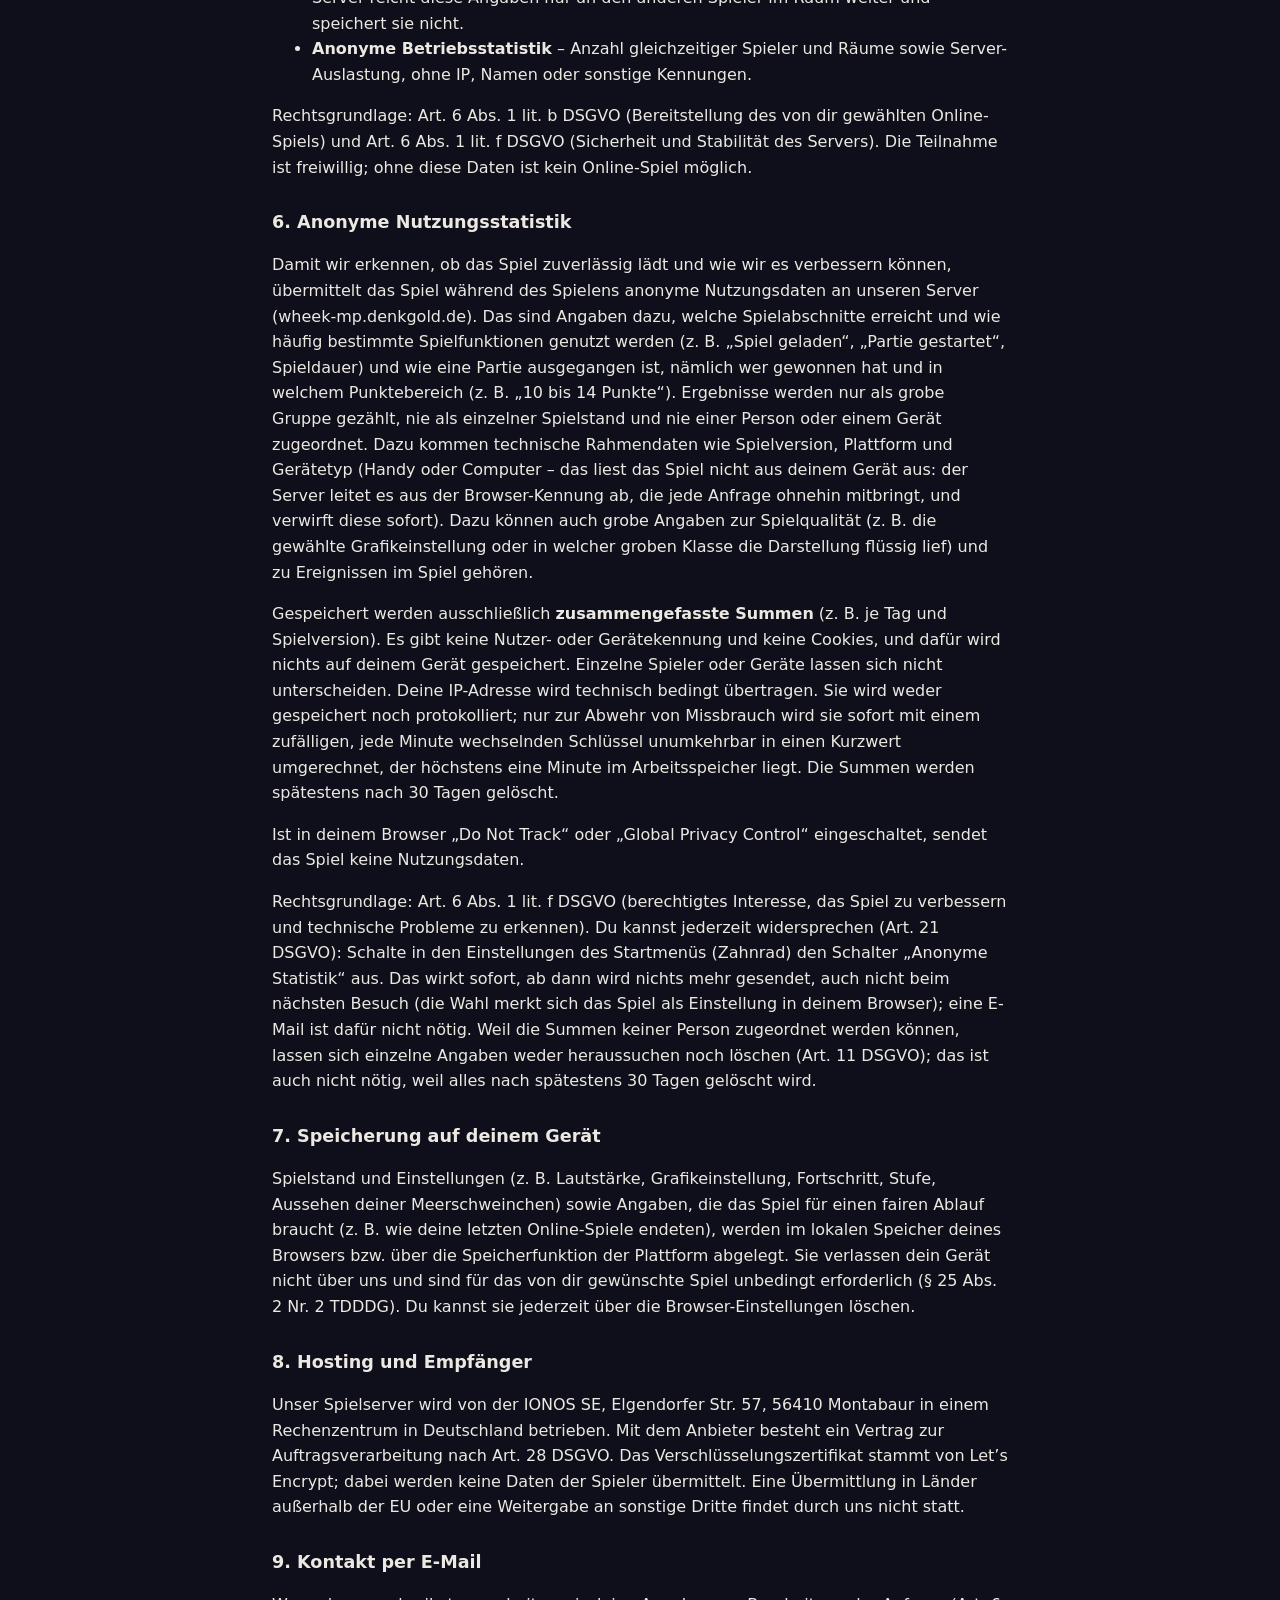
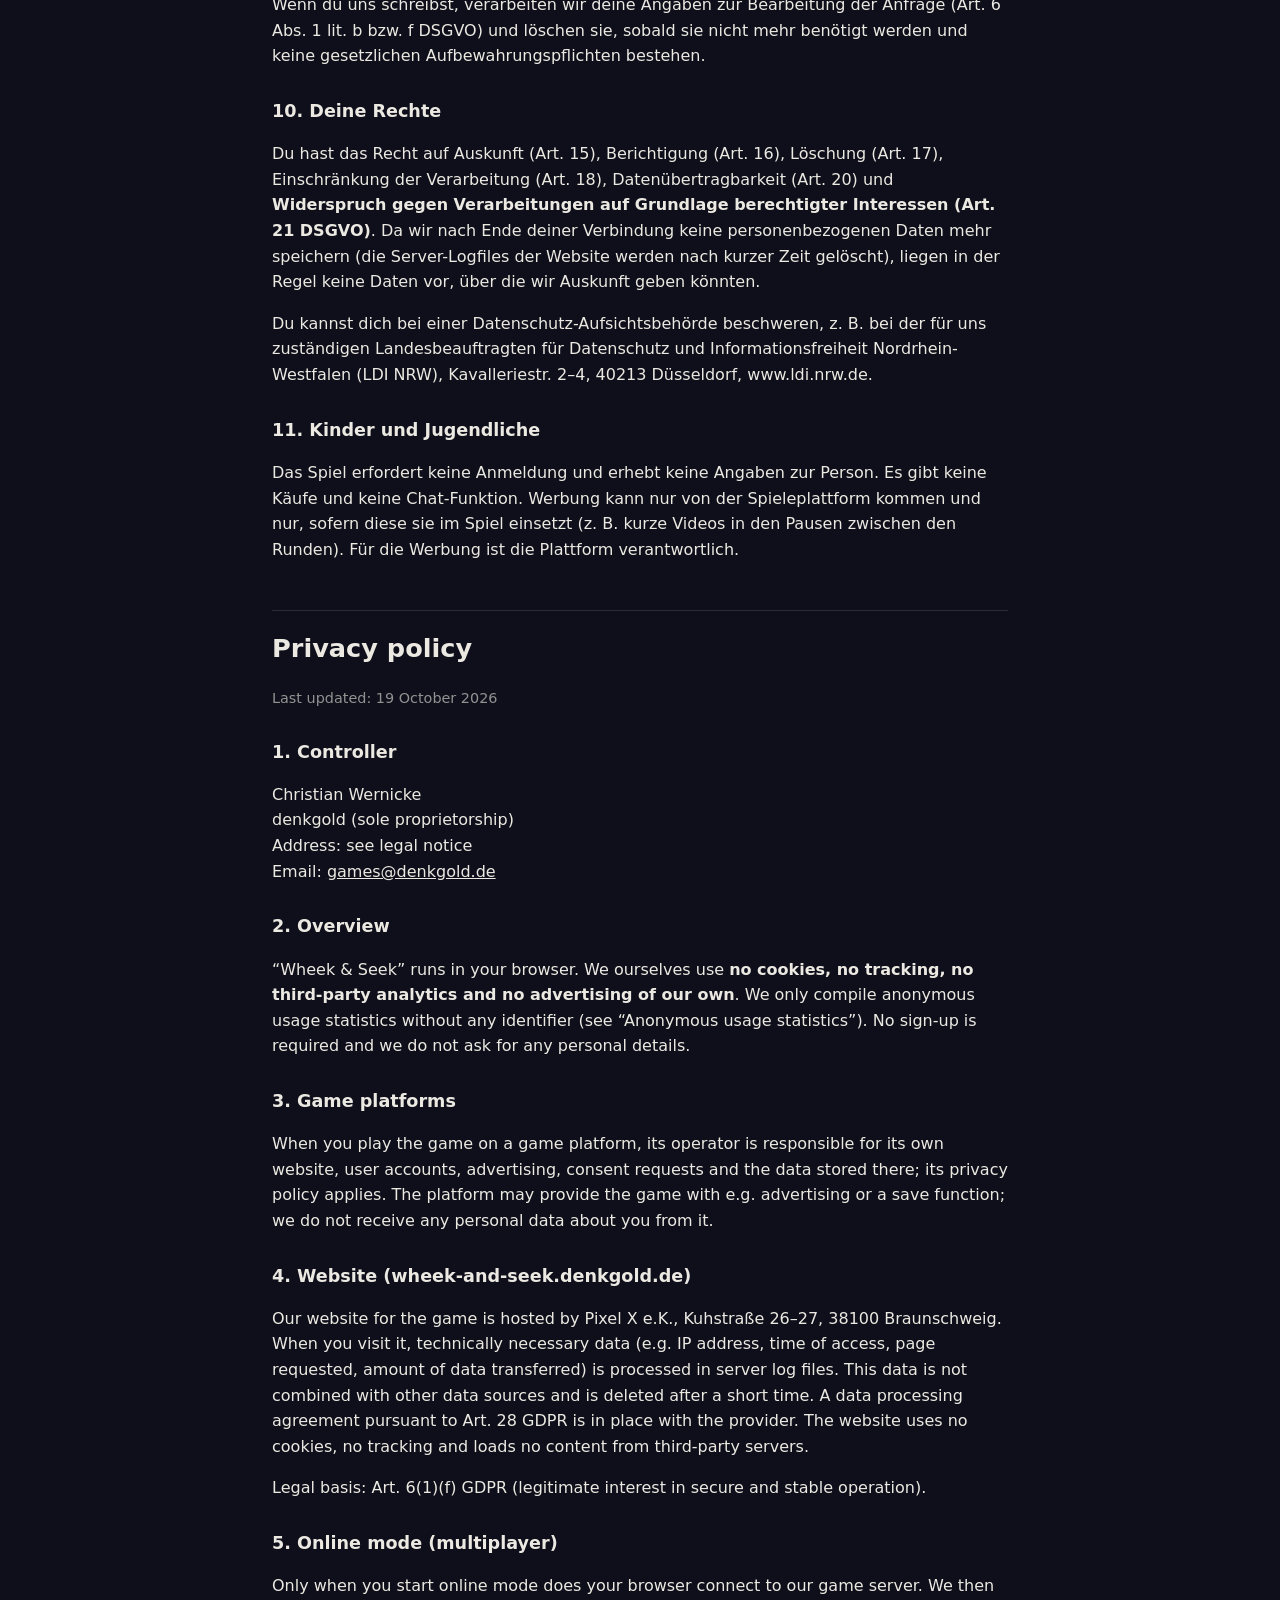
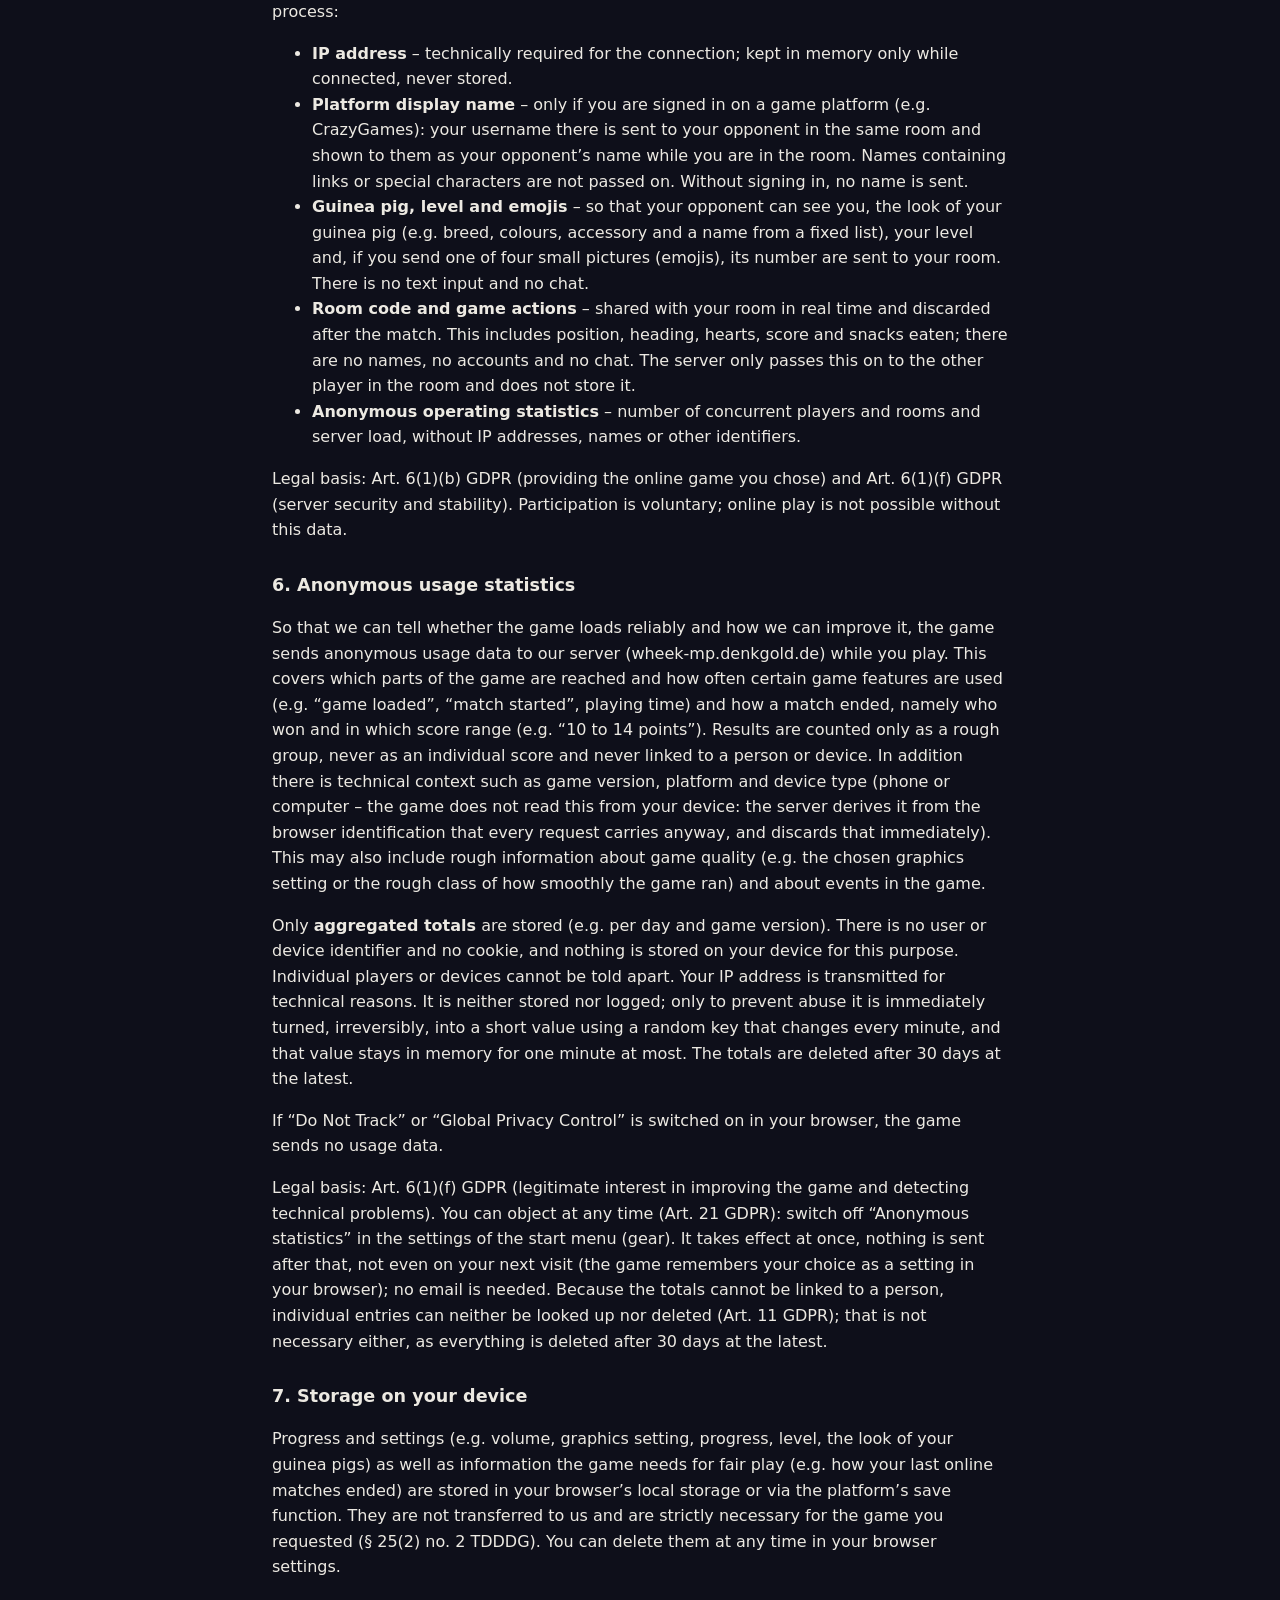
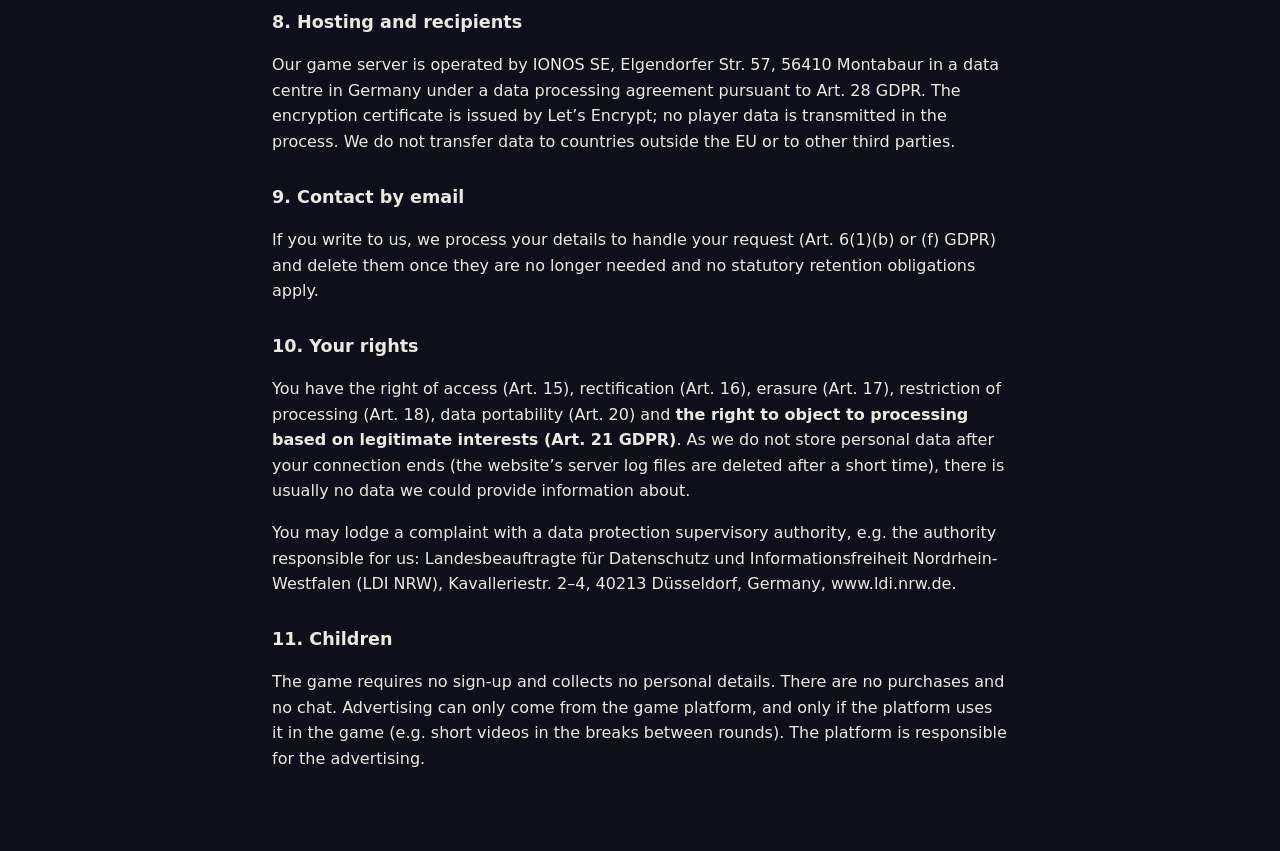
==== commit 68f63aa7: "Website 2.0.0" ====
--- a/datenschutz.html
+++ b/datenschutz.html
@@ -1,2 +1,2 @@
 <!doctype html>
-<html lang="de"><head><meta charset="utf-8"><meta name="viewport" content="width=device-width, initial-scale=1"><meta name="robots" content="noindex"><title>Datenschutzerklärung / Privacy policy · Wheek &amp; Seek</title><style>body{margin:0;background:#0e0f1a;color:#ece9e2;font:16px/1.6 system-ui,sans-serif}main{max-width:46em;margin:0 auto;padding:2em 1.2em 4em}h1{font-size:1.6em}h2{font-size:1.1em;margin-top:1.6em}a{color:inherit}.dl-muted{opacity:.6;font-size:.9em}hr{border:0;border-top:1px solid #2a2b3a;margin:3em 0 1em}</style></head><body><main><p class="dl-muted"><a href="impressum.html">Impressum / Legal notice</a> · <a href="#en">English</a></p><h1>Datenschutzerklärung</h1><p class="dl-muted">Stand: 11. Oktober 2026</p><h2>1. Verantwortlicher</h2><p>Christian Wernicke<br>denkgold (Einzelunternehmen)<br>Krummer Weg 11<br>48607 Ochtrup<br>Deutschland<br>E-Mail: <a href="mailto:games@denkgold.de">games@denkgold.de</a></p><h2>2. Überblick</h2><p>„Wheek &amp; Seek“ läuft in deinem Browser. Wir selbst verwenden <b>keine Cookies, kein Tracking, keine Analyse-Werkzeuge von Drittanbietern und keine eigene Werbung</b>. Wir erstellen lediglich eine anonyme Nutzungsstatistik ohne Kennung (siehe „Anonyme Nutzungsstatistik“). Es ist keine Anmeldung nötig und wir fragen keine Angaben zu deiner Person ab.</p><h2>3. Spieleplattformen</h2><p>Spielst du das Spiel auf einer Spieleplattform, ist deren Betreiber für seine Webseite, Benutzerkonten, Werbung, Einwilligungsabfragen und die dort gespeicherten Daten selbst verantwortlich. Es gelten seine Datenschutzhinweise. Die Plattform kann dem Spiel z. B. Werbung oder eine Speicherfunktion bereitstellen; wir erhalten dabei keine personenbezogenen Daten von dir.</p><h2>4. Website (wheek-and-seek.denkgold.de)</h2><p>Unsere Website zum Spiel wird bei der Pixel X e.K., Kuhstraße 26–27, 38100 Braunschweig, gehostet. Beim Aufruf der Seiten werden technisch notwendige Daten (z. B. IP-Adresse, Zeitpunkt des Zugriffs, aufgerufene Seite, übertragene Datenmenge) in Server-Logfiles verarbeitet. Diese Daten werden nicht mit anderen Datenquellen zusammengeführt und nach kurzer Zeit gelöscht. Mit dem Anbieter besteht ein Vertrag zur Auftragsverarbeitung gemäß Art. 28 DSGVO. Die Website verwendet keine Cookies, kein Tracking und lädt keine Inhalte von fremden Servern.</p><p>Rechtsgrundlage: Art. 6 Abs. 1 lit. f DSGVO (berechtigtes Interesse an einem sicheren und stabilen Betrieb).</p><h2>5. Anonyme Nutzungsstatistik</h2><p>Damit wir erkennen, ob das Spiel zuverlässig lädt und wie wir es verbessern können, übermittelt das Spiel während des Spielens anonyme Nutzungsdaten an unseren Server (wheek-mp.denkgold.de). Das sind Angaben dazu, welche Spielabschnitte erreicht und wie häufig bestimmte Spielfunktionen genutzt werden (z. B. „Spiel geladen“, „Partie gestartet“, Spieldauer) und wie eine Partie ausgegangen ist, nämlich wer gewonnen hat und in welchem Punktebereich (z. B. „10 bis 14 Punkte“). Ergebnisse werden nur als grobe Gruppe gezählt, nie als einzelner Spielstand und nie einer Person oder einem Gerät zugeordnet. Dazu kommen technische Rahmendaten wie Spielversion, Plattform und Gerätetyp (Handy oder Computer – das liest das Spiel nicht aus deinem Gerät aus: der Server leitet es aus der Browser-Kennung ab, die jede Anfrage ohnehin mitbringt, und verwirft diese sofort).</p><p>Gespeichert werden ausschließlich <b>zusammengefasste Summen</b> (z. B. je Tag und Spielversion). Es gibt keine Nutzer- oder Gerätekennung und keine Cookies, und dafür wird nichts auf deinem Gerät gespeichert. Einzelne Spieler oder Geräte lassen sich nicht unterscheiden. Deine IP-Adresse wird technisch bedingt übertragen. Sie wird weder gespeichert noch protokolliert; nur zur Abwehr von Missbrauch wird sie sofort mit einem zufälligen, jede Minute wechselnden Schlüssel unumkehrbar in einen Kurzwert umgerechnet, der höchstens eine Minute im Arbeitsspeicher liegt. Die Summen werden spätestens nach 30 Tagen gelöscht.</p><p>Ist in deinem Browser „Do Not Track“ oder „Global Privacy Control“ eingeschaltet, sendet das Spiel keine Nutzungsdaten.</p><p>Rechtsgrundlage: Art. 6 Abs. 1 lit. f DSGVO (berechtigtes Interesse, das Spiel zu verbessern und technische Probleme zu erkennen). Du kannst jederzeit widersprechen (Art. 21 DSGVO): Schalte in den Einstellungen des Startmenüs (Zahnrad oben rechts) den Schalter „Anonyme Statistik“ aus. Das wirkt sofort, ab dann wird nichts mehr gesendet; eine E-Mail ist dafür nicht nötig. Weil die Summen keiner Person zugeordnet werden können, lassen sich einzelne Angaben weder heraussuchen noch löschen (Art. 11 DSGVO); das ist auch nicht nötig, weil alles nach spätestens 30 Tagen gelöscht wird.</p><h2>6. Speicherung auf deinem Gerät</h2><p>Spielstand und Einstellungen (z. B. Lautstärke, Fortschritt) werden im lokalen Speicher deines Browsers bzw. über die Speicherfunktion der Plattform abgelegt. Sie verlassen dein Gerät nicht über uns und sind für das von dir gewünschte Spiel unbedingt erforderlich (§ 25 Abs. 2 Nr. 2 TDDDG). Du kannst sie jederzeit über die Browser-Einstellungen löschen.</p><h2>7. Hosting und Empfänger</h2><p>Unser Spielserver wird von der IONOS SE, Elgendorfer Str. 57, 56410 Montabaur in einem Rechenzentrum in Deutschland betrieben. Mit dem Anbieter besteht ein Vertrag zur Auftragsverarbeitung nach Art. 28 DSGVO. Das Verschlüsselungszertifikat stammt von Let’s Encrypt; dabei werden keine Daten der Spieler übermittelt. Eine Übermittlung in Länder außerhalb der EU oder eine Weitergabe an sonstige Dritte findet durch uns nicht statt.</p><h2>8. Kontakt per E-Mail</h2><p>Wenn du uns schreibst, verarbeiten wir deine Angaben zur Bearbeitung der Anfrage (Art. 6 Abs. 1 lit. b bzw. f DSGVO) und löschen sie, sobald sie nicht mehr benötigt werden und keine gesetzlichen Aufbewahrungspflichten bestehen.</p><h2>9. Deine Rechte</h2><p>Du hast das Recht auf Auskunft (Art. 15), Berichtigung (Art. 16), Löschung (Art. 17), Einschränkung der Verarbeitung (Art. 18), Datenübertragbarkeit (Art. 20) und <b>Widerspruch gegen Verarbeitungen auf Grundlage berechtigter Interessen (Art. 21 DSGVO)</b>. Da wir nach Ende deiner Verbindung keine personenbezogenen Daten mehr speichern (die Server-Logfiles der Website werden nach kurzer Zeit gelöscht), liegen in der Regel keine Daten vor, über die wir Auskunft geben könnten.</p><p>Du kannst dich bei einer Datenschutz-Aufsichtsbehörde beschweren, z. B. bei der für uns zuständigen Landesbeauftragten für Datenschutz und Informationsfreiheit Nordrhein-Westfalen (LDI NRW), Kavalleriestr. 2–4, 40213 Düsseldorf, www.ldi.nrw.de.</p><h2>10. Kinder und Jugendliche</h2><p>Das Spiel erfordert keine Anmeldung und erhebt keine Angaben zur Person. Es gibt keine Käufe und keine Chat-Funktion. Werbung kommt nur von der Spieleplattform: kurze Videos zwischen den Runden und Videos, die man freiwillig für eine Belohnung ansehen kann.</p><hr><h1 id="en">Privacy policy</h1><p class="dl-muted">Last updated: 11 October 2026</p><h2>1. Controller</h2><p>Christian Wernicke<br>denkgold (sole proprietorship)<br>Krummer Weg 11<br>48607 Ochtrup<br>Germany<br>Email: <a href="mailto:games@denkgold.de">games@denkgold.de</a></p><h2>2. Overview</h2><p>“Wheek &amp; Seek” runs in your browser. We ourselves use <b>no cookies, no tracking, no third-party analytics and no advertising of our own</b>. We only compile anonymous usage statistics without any identifier (see “Anonymous usage statistics”). No sign-up is required and we do not ask for any personal details.</p><h2>3. Game platforms</h2><p>When you play the game on a game platform, its operator is responsible for its own website, user accounts, advertising, consent requests and the data stored there; its privacy policy applies. The platform may provide the game with e.g. advertising or a save function; we do not receive any personal data about you from it.</p><h2>4. Website (wheek-and-seek.denkgold.de)</h2><p>Our website for the game is hosted by Pixel X e.K., Kuhstraße 26–27, 38100 Braunschweig. When you visit it, technically necessary data (e.g. IP address, time of access, page requested, amount of data transferred) is processed in server log files. This data is not combined with other data sources and is deleted after a short time. A data processing agreement pursuant to Art. 28 GDPR is in place with the provider. The website uses no cookies, no tracking and loads no content from third-party servers.</p><p>Legal basis: Art. 6(1)(f) GDPR (legitimate interest in secure and stable operation).</p><h2>5. Anonymous usage statistics</h2><p>So that we can tell whether the game loads reliably and how we can improve it, the game sends anonymous usage data to our server (wheek-mp.denkgold.de) while you play. This covers which parts of the game are reached and how often certain game features are used (e.g. “game loaded”, “match started”, playing time) and how a match ended, namely who won and in which score range (e.g. “10 to 14 points”). Results are counted only as a rough group, never as an individual score and never linked to a person or device. In addition there is technical context such as game version, platform and device type (phone or computer – the game does not read this from your device: the server derives it from the browser identification that every request carries anyway, and discards that immediately).</p><p>Only <b>aggregated totals</b> are stored (e.g. per day and game version). There is no user or device identifier and no cookie, and nothing is stored on your device for this purpose. Individual players or devices cannot be told apart. Your IP address is transmitted for technical reasons. It is neither stored nor logged; only to prevent abuse it is immediately turned, irreversibly, into a short value using a random key that changes every minute, and that value stays in memory for one minute at most. The totals are deleted after 30 days at the latest.</p><p>If “Do Not Track” or “Global Privacy Control” is switched on in your browser, the game sends no usage data.</p><p>Legal basis: Art. 6(1)(f) GDPR (legitimate interest in improving the game and detecting technical problems). You can object at any time (Art. 21 GDPR): switch off “Anonymous statistics” in the settings of the start menu (gear, top right). It takes effect at once, nothing is sent after that; no email is needed. Because the totals cannot be linked to a person, individual entries can neither be looked up nor deleted (Art. 11 GDPR); that is not necessary either, as everything is deleted after 30 days at the latest.</p><h2>6. Storage on your device</h2><p>Progress and settings (e.g. volume, progress) are stored in your browser’s local storage or via the platform’s save function. They are not transferred to us and are strictly necessary for the game you requested (§ 25(2) no. 2 TDDDG). You can delete them at any time in your browser settings.</p><h2>7. Hosting and recipients</h2><p>Our game server is operated by IONOS SE, Elgendorfer Str. 57, 56410 Montabaur in a data centre in Germany under a data processing agreement pursuant to Art. 28 GDPR. The encryption certificate is issued by Let’s Encrypt; no player data is transmitted in the process. We do not transfer data to countries outside the EU or to other third parties.</p><h2>8. Contact by email</h2><p>If you write to us, we process your details to handle your request (Art. 6(1)(b) or (f) GDPR) and delete them once they are no longer needed and no statutory retention obligations apply.</p><h2>9. Your rights</h2><p>You have the right of access (Art. 15), rectification (Art. 16), erasure (Art. 17), restriction of processing (Art. 18), data portability (Art. 20) and <b>the right to object to processing based on legitimate interests (Art. 21 GDPR)</b>. As we do not store personal data after your connection ends (the website’s server log files are deleted after a short time), there is usually no data we could provide information about.</p><p>You may lodge a complaint with a data protection supervisory authority, e.g. the authority responsible for us: Landesbeauftragte für Datenschutz und Informationsfreiheit Nordrhein-Westfalen (LDI NRW), Kavalleriestr. 2–4, 40213 Düsseldorf, Germany, www.ldi.nrw.de.</p><h2>10. Children</h2><p>The game requires no sign-up and collects no personal details. There are no purchases and no chat. Advertising comes only from the game platform: short videos between rounds and videos you can choose to watch for a reward.</p></main></body></html>
+<html lang="de"><head><meta charset="utf-8"><meta name="viewport" content="width=device-width, initial-scale=1"><meta name="robots" content="noindex"><title>Datenschutzerklärung / Privacy policy · Wheek &amp; Seek</title><style>body{margin:0;background:#0e0f1a;color:#ece9e2;font:16px/1.6 system-ui,sans-serif}main{max-width:46em;margin:0 auto;padding:2em 1.2em 4em}h1{font-size:1.6em}h2{font-size:1.1em;margin-top:1.6em}a{color:inherit}.dl-muted{opacity:.6;font-size:.9em}hr{border:0;border-top:1px solid #2a2b3a;margin:3em 0 1em}</style></head><body><main><p class="dl-muted"><a href="impressum.html">Impressum / Legal notice</a> · <a href="#en">English</a></p><h1>Datenschutzerklärung</h1><p class="dl-muted">Stand: 19. Oktober 2026</p><h2>1. Verantwortlicher</h2><p>Christian Wernicke<br>denkgold (Einzelunternehmen)<br>Anschrift: siehe Impressum<br>E-Mail: <a href="mailto:games@denkgold.de">games@denkgold.de</a></p><h2>2. Überblick</h2><p>„Wheek &amp; Seek“ läuft in deinem Browser. Wir selbst verwenden <b>keine Cookies, kein Tracking, keine Analyse-Werkzeuge von Drittanbietern und keine eigene Werbung</b>. Wir erstellen lediglich eine anonyme Nutzungsstatistik ohne Kennung (siehe „Anonyme Nutzungsstatistik“). Es ist keine Anmeldung nötig und wir fragen keine Angaben zu deiner Person ab.</p><h2>3. Spieleplattformen</h2><p>Spielst du das Spiel auf einer Spieleplattform, ist deren Betreiber für seine Webseite, Benutzerkonten, Werbung, Einwilligungsabfragen und die dort gespeicherten Daten selbst verantwortlich. Es gelten seine Datenschutzhinweise. Die Plattform kann dem Spiel z. B. Werbung oder eine Speicherfunktion bereitstellen; wir erhalten dabei keine personenbezogenen Daten von dir.</p><h2>4. Website (wheek-and-seek.denkgold.de)</h2><p>Unsere Website zum Spiel wird bei der Pixel X e.K., Kuhstraße 26–27, 38100 Braunschweig, gehostet. Beim Aufruf der Seiten werden technisch notwendige Daten (z. B. IP-Adresse, Zeitpunkt des Zugriffs, aufgerufene Seite, übertragene Datenmenge) in Server-Logfiles verarbeitet. Diese Daten werden nicht mit anderen Datenquellen zusammengeführt und nach kurzer Zeit gelöscht. Mit dem Anbieter besteht ein Vertrag zur Auftragsverarbeitung gemäß Art. 28 DSGVO. Die Website verwendet keine Cookies, kein Tracking und lädt keine Inhalte von fremden Servern.</p><p>Rechtsgrundlage: Art. 6 Abs. 1 lit. f DSGVO (berechtigtes Interesse an einem sicheren und stabilen Betrieb).</p><h2>5. Online-Modus (Mehrspieler)</h2><p>Nur wenn du den Online-Modus startest, verbindet sich dein Browser mit unserem Spielserver. Dabei verarbeiten wir:</p><ul><li><b>IP-Adresse</b> – technisch nötig für die Verbindung; nur für deren Dauer im Arbeitsspeicher, keine Speicherung.</li><li><b>Anzeigename der Plattform</b> – nur wenn du auf einer Spieleplattform (z. B. CrazyGames) angemeldet bist: Dein dortiger Benutzername wird an deinen Mitspieler im selben Raum gesendet und dort als Name deines Mitspielers angezeigt, solange du im Raum bist. Namen mit Links oder Sonderzeichen werden nicht übernommen. Ohne Anmeldung wird kein Name gesendet.</li><li><b>Spielfigur, Stufe und Emojis</b> – damit dein Mitspieler dich sehen kann, werden das Aussehen deines Meerschweinchens (z. B. Rasse, Farben, Zubehör und ein Name aus einer festen Liste), deine Stufe und, wenn du eines von vier kleinen Bildern (Emojis) sendest, dessen Nummer an deinen Raum gesendet. Es gibt keine Texteingabe und keinen Chat.</li><li><b>Raum-Code und Spielaktionen</b> – werden in Echtzeit an deinen Raum verteilt und nach der Runde verworfen. Dazu gehören Position, Blickrichtung, Herzen, Punktestand und gefressene Leckereien; es gibt keine Namen, keine Konten und keinen Chat. Der Server reicht diese Angaben nur an den anderen Spieler im Raum weiter und speichert sie nicht.</li><li><b>Anonyme Betriebsstatistik</b> – Anzahl gleichzeitiger Spieler und Räume sowie Server-Auslastung, ohne IP, Namen oder sonstige Kennungen.</li></ul><p>Rechtsgrundlage: Art. 6 Abs. 1 lit. b DSGVO (Bereitstellung des von dir gewählten Online-Spiels) und Art. 6 Abs. 1 lit. f DSGVO (Sicherheit und Stabilität des Servers). Die Teilnahme ist freiwillig; ohne diese Daten ist kein Online-Spiel möglich.</p><h2>6. Anonyme Nutzungsstatistik</h2><p>Damit wir erkennen, ob das Spiel zuverlässig lädt und wie wir es verbessern können, übermittelt das Spiel während des Spielens anonyme Nutzungsdaten an unseren Server (wheek-mp.denkgold.de). Das sind Angaben dazu, welche Spielabschnitte erreicht und wie häufig bestimmte Spielfunktionen genutzt werden (z. B. „Spiel geladen“, „Partie gestartet“, Spieldauer) und wie eine Partie ausgegangen ist, nämlich wer gewonnen hat und in welchem Punktebereich (z. B. „10 bis 14 Punkte“). Ergebnisse werden nur als grobe Gruppe gezählt, nie als einzelner Spielstand und nie einer Person oder einem Gerät zugeordnet. Dazu kommen technische Rahmendaten wie Spielversion, Plattform und Gerätetyp (Handy oder Computer – das liest das Spiel nicht aus deinem Gerät aus: der Server leitet es aus der Browser-Kennung ab, die jede Anfrage ohnehin mitbringt, und verwirft diese sofort). Dazu können auch grobe Angaben zur Spielqualität (z. B. die gewählte Grafikeinstellung oder in welcher groben Klasse die Darstellung flüssig lief) und zu Ereignissen im Spiel gehören.</p><p>Gespeichert werden ausschließlich <b>zusammengefasste Summen</b> (z. B. je Tag und Spielversion). Es gibt keine Nutzer- oder Gerätekennung und keine Cookies, und dafür wird nichts auf deinem Gerät gespeichert. Einzelne Spieler oder Geräte lassen sich nicht unterscheiden. Deine IP-Adresse wird technisch bedingt übertragen. Sie wird weder gespeichert noch protokolliert; nur zur Abwehr von Missbrauch wird sie sofort mit einem zufälligen, jede Minute wechselnden Schlüssel unumkehrbar in einen Kurzwert umgerechnet, der höchstens eine Minute im Arbeitsspeicher liegt. Die Summen werden spätestens nach 30 Tagen gelöscht.</p><p>Ist in deinem Browser „Do Not Track“ oder „Global Privacy Control“ eingeschaltet, sendet das Spiel keine Nutzungsdaten.</p><p>Rechtsgrundlage: Art. 6 Abs. 1 lit. f DSGVO (berechtigtes Interesse, das Spiel zu verbessern und technische Probleme zu erkennen). Du kannst jederzeit widersprechen (Art. 21 DSGVO): Schalte in den Einstellungen des Startmenüs (Zahnrad) den Schalter „Anonyme Statistik“ aus. Das wirkt sofort, ab dann wird nichts mehr gesendet, auch nicht beim nächsten Besuch (die Wahl merkt sich das Spiel als Einstellung in deinem Browser); eine E-Mail ist dafür nicht nötig. Weil die Summen keiner Person zugeordnet werden können, lassen sich einzelne Angaben weder heraussuchen noch löschen (Art. 11 DSGVO); das ist auch nicht nötig, weil alles nach spätestens 30 Tagen gelöscht wird.</p><h2>7. Speicherung auf deinem Gerät</h2><p>Spielstand und Einstellungen (z. B. Lautstärke, Grafikeinstellung, Fortschritt, Stufe, Aussehen deiner Meerschweinchen) sowie Angaben, die das Spiel für einen fairen Ablauf braucht (z. B. wie deine letzten Online-Spiele endeten), werden im lokalen Speicher deines Browsers bzw. über die Speicherfunktion der Plattform abgelegt. Sie verlassen dein Gerät nicht über uns und sind für das von dir gewünschte Spiel unbedingt erforderlich (§ 25 Abs. 2 Nr. 2 TDDDG). Du kannst sie jederzeit über die Browser-Einstellungen löschen.</p><h2>8. Hosting und Empfänger</h2><p>Unser Spielserver wird von der IONOS SE, Elgendorfer Str. 57, 56410 Montabaur in einem Rechenzentrum in Deutschland betrieben. Mit dem Anbieter besteht ein Vertrag zur Auftragsverarbeitung nach Art. 28 DSGVO. Das Verschlüsselungszertifikat stammt von Let’s Encrypt; dabei werden keine Daten der Spieler übermittelt. Eine Übermittlung in Länder außerhalb der EU oder eine Weitergabe an sonstige Dritte findet durch uns nicht statt.</p><h2>9. Kontakt per E-Mail</h2><p>Wenn du uns schreibst, verarbeiten wir deine Angaben zur Bearbeitung der Anfrage (Art. 6 Abs. 1 lit. b bzw. f DSGVO) und löschen sie, sobald sie nicht mehr benötigt werden und keine gesetzlichen Aufbewahrungspflichten bestehen.</p><h2>10. Deine Rechte</h2><p>Du hast das Recht auf Auskunft (Art. 15), Berichtigung (Art. 16), Löschung (Art. 17), Einschränkung der Verarbeitung (Art. 18), Datenübertragbarkeit (Art. 20) und <b>Widerspruch gegen Verarbeitungen auf Grundlage berechtigter Interessen (Art. 21 DSGVO)</b>. Da wir nach Ende deiner Verbindung keine personenbezogenen Daten mehr speichern (die Server-Logfiles der Website werden nach kurzer Zeit gelöscht), liegen in der Regel keine Daten vor, über die wir Auskunft geben könnten.</p><p>Du kannst dich bei einer Datenschutz-Aufsichtsbehörde beschweren, z. B. bei der für uns zuständigen Landesbeauftragten für Datenschutz und Informationsfreiheit Nordrhein-Westfalen (LDI NRW), Kavalleriestr. 2–4, 40213 Düsseldorf, www.ldi.nrw.de.</p><h2>11. Kinder und Jugendliche</h2><p>Das Spiel erfordert keine Anmeldung und erhebt keine Angaben zur Person. Es gibt keine Käufe und keine Chat-Funktion. Werbung kann nur von der Spieleplattform kommen und nur, sofern diese sie im Spiel einsetzt (z. B. kurze Videos in den Pausen zwischen den Runden). Für die Werbung ist die Plattform verantwortlich.</p><hr><h1 id="en">Privacy policy</h1><p class="dl-muted">Last updated: 19 October 2026</p><h2>1. Controller</h2><p>Christian Wernicke<br>denkgold (sole proprietorship)<br>Address: see legal notice<br>Email: <a href="mailto:games@denkgold.de">games@denkgold.de</a></p><h2>2. Overview</h2><p>“Wheek &amp; Seek” runs in your browser. We ourselves use <b>no cookies, no tracking, no third-party analytics and no advertising of our own</b>. We only compile anonymous usage statistics without any identifier (see “Anonymous usage statistics”). No sign-up is required and we do not ask for any personal details.</p><h2>3. Game platforms</h2><p>When you play the game on a game platform, its operator is responsible for its own website, user accounts, advertising, consent requests and the data stored there; its privacy policy applies. The platform may provide the game with e.g. advertising or a save function; we do not receive any personal data about you from it.</p><h2>4. Website (wheek-and-seek.denkgold.de)</h2><p>Our website for the game is hosted by Pixel X e.K., Kuhstraße 26–27, 38100 Braunschweig. When you visit it, technically necessary data (e.g. IP address, time of access, page requested, amount of data transferred) is processed in server log files. This data is not combined with other data sources and is deleted after a short time. A data processing agreement pursuant to Art. 28 GDPR is in place with the provider. The website uses no cookies, no tracking and loads no content from third-party servers.</p><p>Legal basis: Art. 6(1)(f) GDPR (legitimate interest in secure and stable operation).</p><h2>5. Online mode (multiplayer)</h2><p>Only when you start online mode does your browser connect to our game server. We then process:</p><ul><li><b>IP address</b> – technically required for the connection; kept in memory only while connected, never stored.</li><li><b>Platform display name</b> – only if you are signed in on a game platform (e.g. CrazyGames): your username there is sent to your opponent in the same room and shown to them as your opponent’s name while you are in the room. Names containing links or special characters are not passed on. Without signing in, no name is sent.</li><li><b>Guinea pig, level and emojis</b> – so that your opponent can see you, the look of your guinea pig (e.g. breed, colours, accessory and a name from a fixed list), your level and, if you send one of four small pictures (emojis), its number are sent to your room. There is no text input and no chat.</li><li><b>Room code and game actions</b> – shared with your room in real time and discarded after the match. This includes position, heading, hearts, score and snacks eaten; there are no names, no accounts and no chat. The server only passes this on to the other player in the room and does not store it.</li><li><b>Anonymous operating statistics</b> – number of concurrent players and rooms and server load, without IP addresses, names or other identifiers.</li></ul><p>Legal basis: Art. 6(1)(b) GDPR (providing the online game you chose) and Art. 6(1)(f) GDPR (server security and stability). Participation is voluntary; online play is not possible without this data.</p><h2>6. Anonymous usage statistics</h2><p>So that we can tell whether the game loads reliably and how we can improve it, the game sends anonymous usage data to our server (wheek-mp.denkgold.de) while you play. This covers which parts of the game are reached and how often certain game features are used (e.g. “game loaded”, “match started”, playing time) and how a match ended, namely who won and in which score range (e.g. “10 to 14 points”). Results are counted only as a rough group, never as an individual score and never linked to a person or device. In addition there is technical context such as game version, platform and device type (phone or computer – the game does not read this from your device: the server derives it from the browser identification that every request carries anyway, and discards that immediately). This may also include rough information about game quality (e.g. the chosen graphics setting or the rough class of how smoothly the game ran) and about events in the game.</p><p>Only <b>aggregated totals</b> are stored (e.g. per day and game version). There is no user or device identifier and no cookie, and nothing is stored on your device for this purpose. Individual players or devices cannot be told apart. Your IP address is transmitted for technical reasons. It is neither stored nor logged; only to prevent abuse it is immediately turned, irreversibly, into a short value using a random key that changes every minute, and that value stays in memory for one minute at most. The totals are deleted after 30 days at the latest.</p><p>If “Do Not Track” or “Global Privacy Control” is switched on in your browser, the game sends no usage data.</p><p>Legal basis: Art. 6(1)(f) GDPR (legitimate interest in improving the game and detecting technical problems). You can object at any time (Art. 21 GDPR): switch off “Anonymous statistics” in the settings of the start menu (gear). It takes effect at once, nothing is sent after that, not even on your next visit (the game remembers your choice as a setting in your browser); no email is needed. Because the totals cannot be linked to a person, individual entries can neither be looked up nor deleted (Art. 11 GDPR); that is not necessary either, as everything is deleted after 30 days at the latest.</p><h2>7. Storage on your device</h2><p>Progress and settings (e.g. volume, graphics setting, progress, level, the look of your guinea pigs) as well as information the game needs for fair play (e.g. how your last online matches ended) are stored in your browser’s local storage or via the platform’s save function. They are not transferred to us and are strictly necessary for the game you requested (§ 25(2) no. 2 TDDDG). You can delete them at any time in your browser settings.</p><h2>8. Hosting and recipients</h2><p>Our game server is operated by IONOS SE, Elgendorfer Str. 57, 56410 Montabaur in a data centre in Germany under a data processing agreement pursuant to Art. 28 GDPR. The encryption certificate is issued by Let’s Encrypt; no player data is transmitted in the process. We do not transfer data to countries outside the EU or to other third parties.</p><h2>9. Contact by email</h2><p>If you write to us, we process your details to handle your request (Art. 6(1)(b) or (f) GDPR) and delete them once they are no longer needed and no statutory retention obligations apply.</p><h2>10. Your rights</h2><p>You have the right of access (Art. 15), rectification (Art. 16), erasure (Art. 17), restriction of processing (Art. 18), data portability (Art. 20) and <b>the right to object to processing based on legitimate interests (Art. 21 GDPR)</b>. As we do not store personal data after your connection ends (the website’s server log files are deleted after a short time), there is usually no data we could provide information about.</p><p>You may lodge a complaint with a data protection supervisory authority, e.g. the authority responsible for us: Landesbeauftragte für Datenschutz und Informationsfreiheit Nordrhein-Westfalen (LDI NRW), Kavalleriestr. 2–4, 40213 Düsseldorf, Germany, www.ldi.nrw.de.</p><h2>11. Children</h2><p>The game requires no sign-up and collects no personal details. There are no purchases and no chat. Advertising can only come from the game platform, and only if the platform uses it in the game (e.g. short videos in the breaks between rounds). The platform is responsible for the advertising.</p></main></body></html>
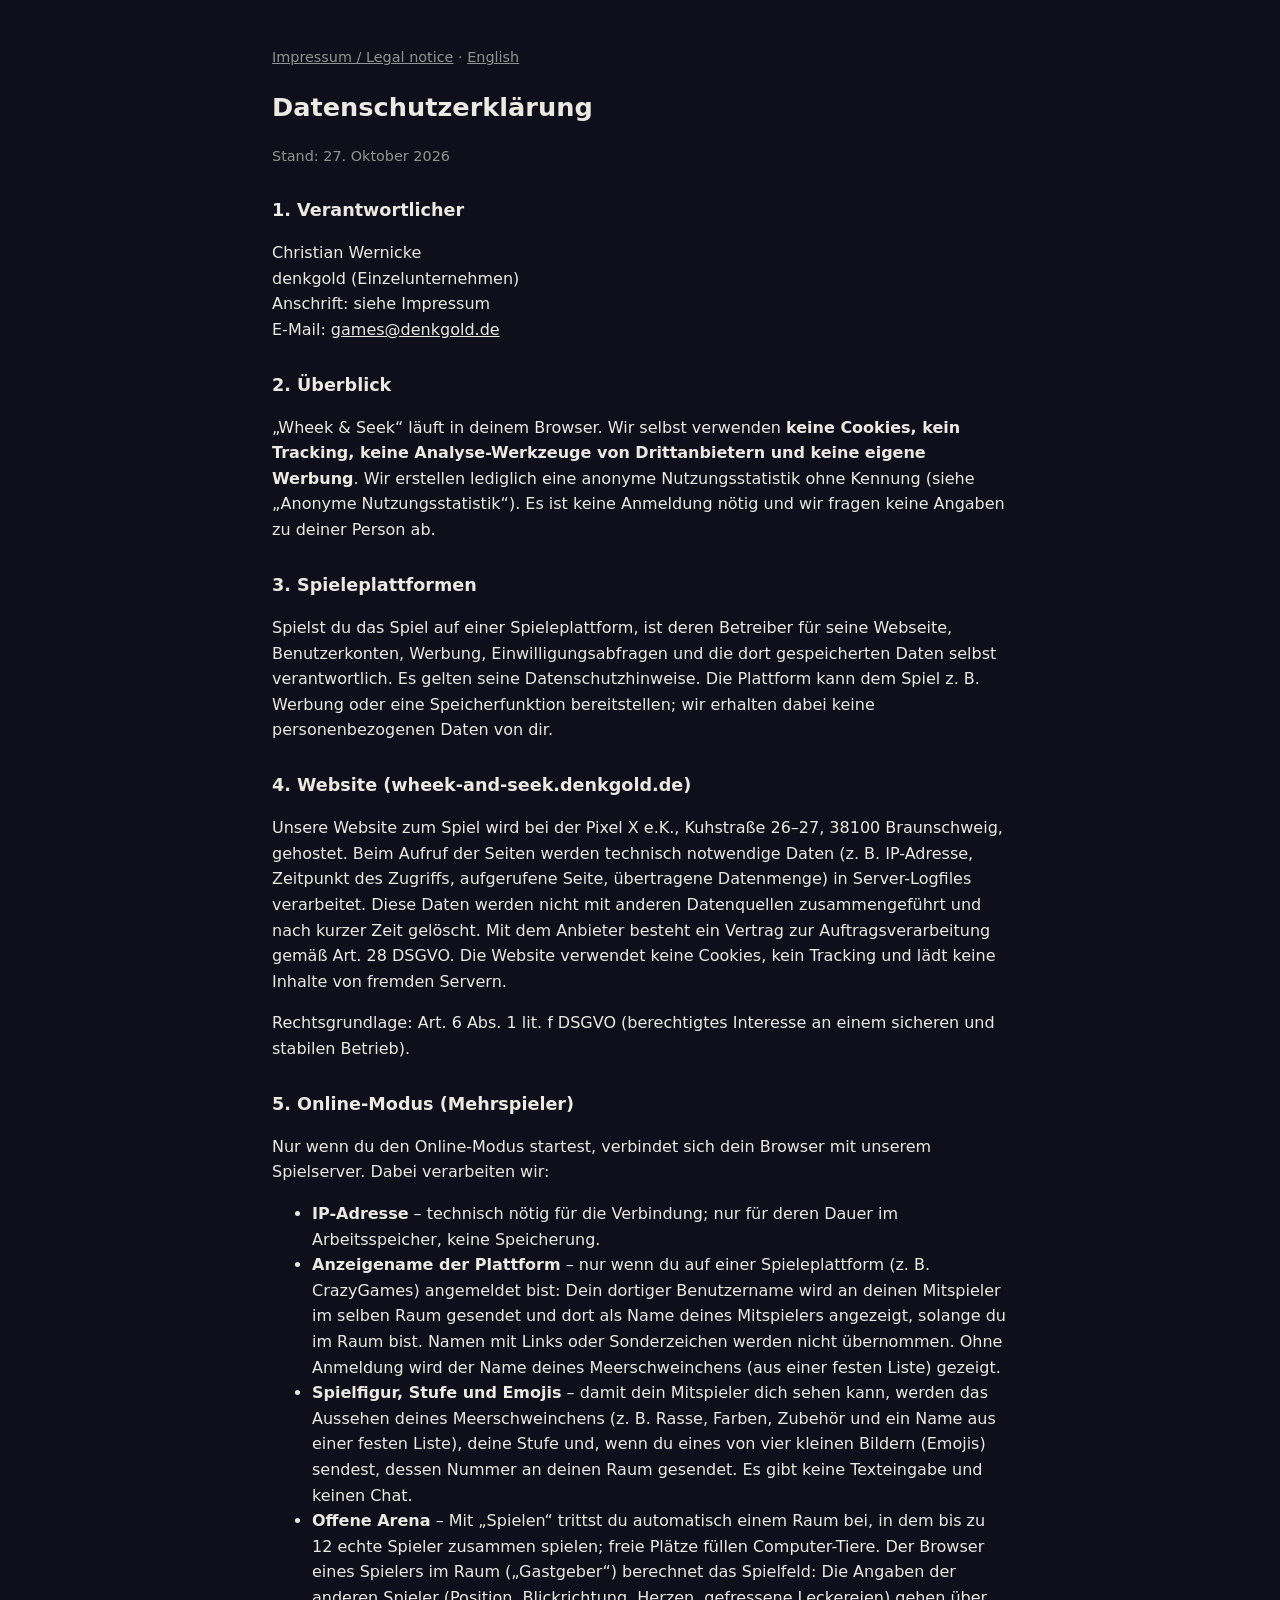
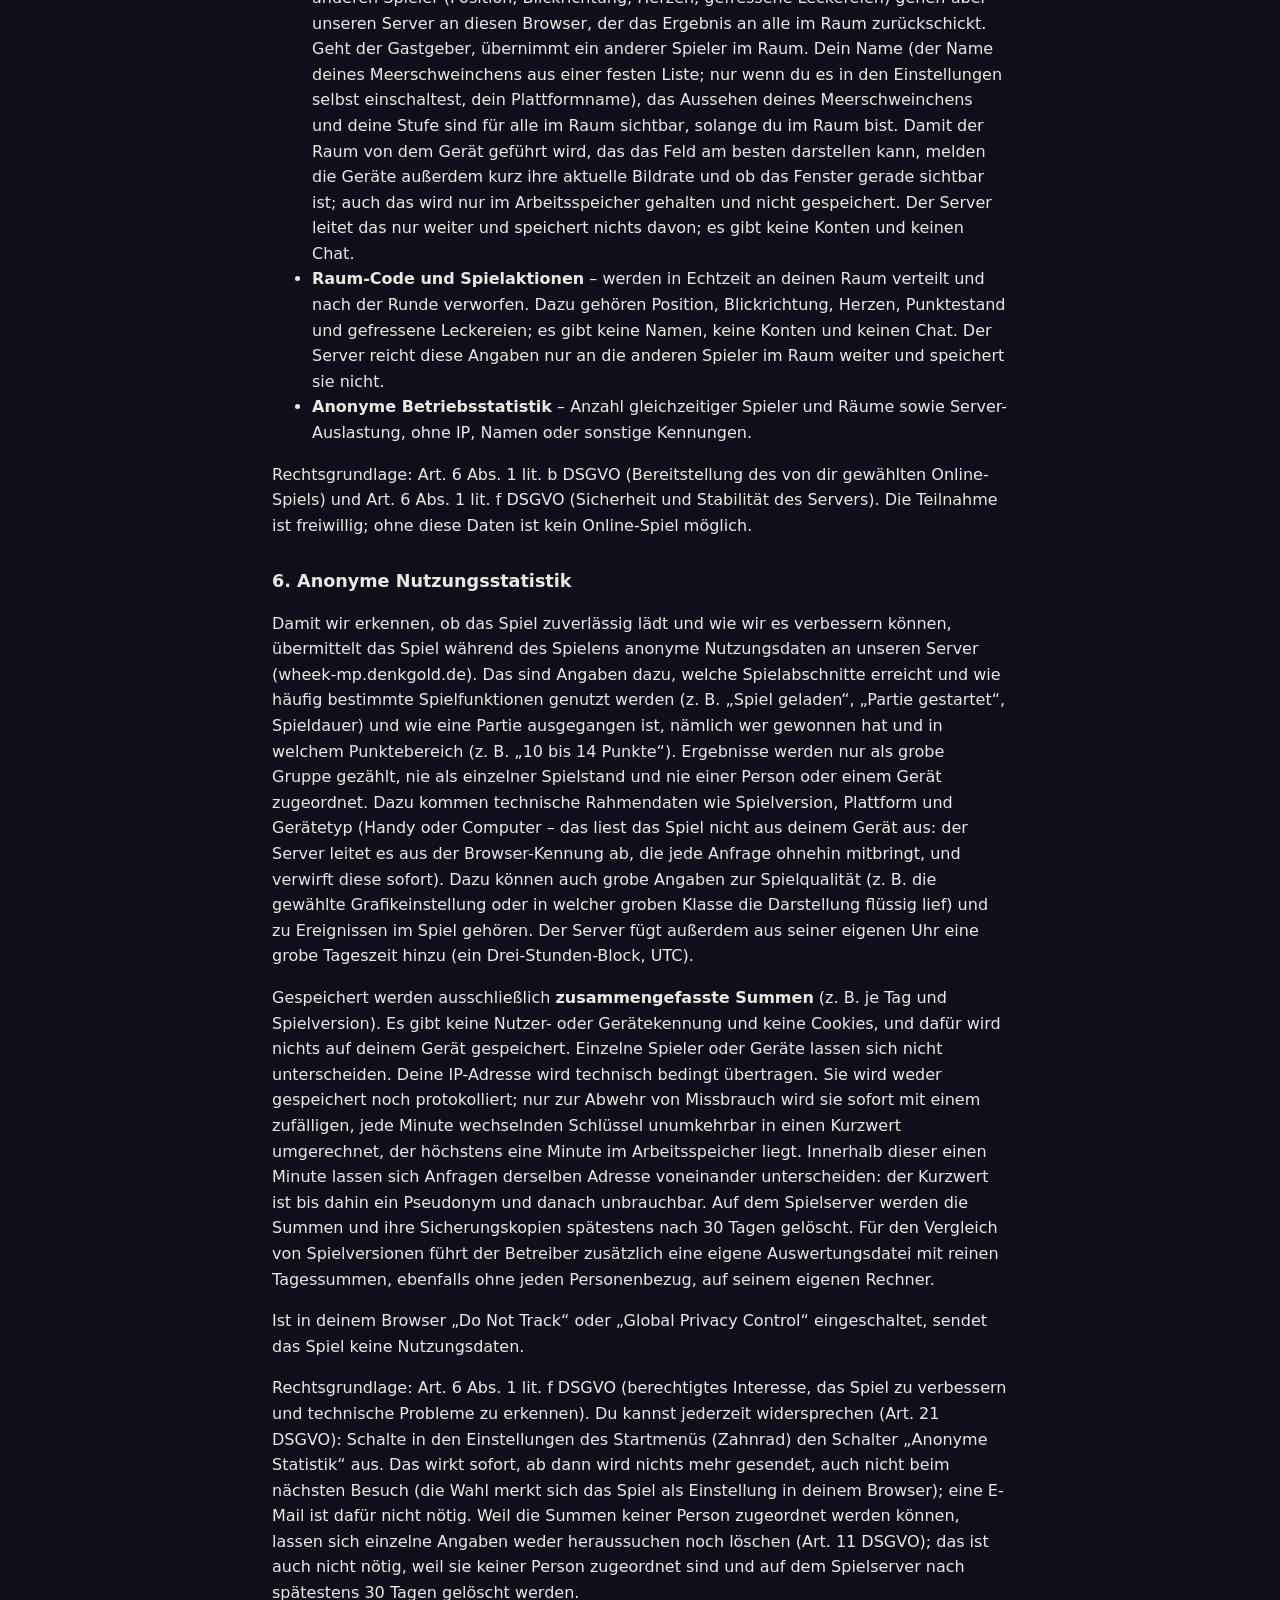
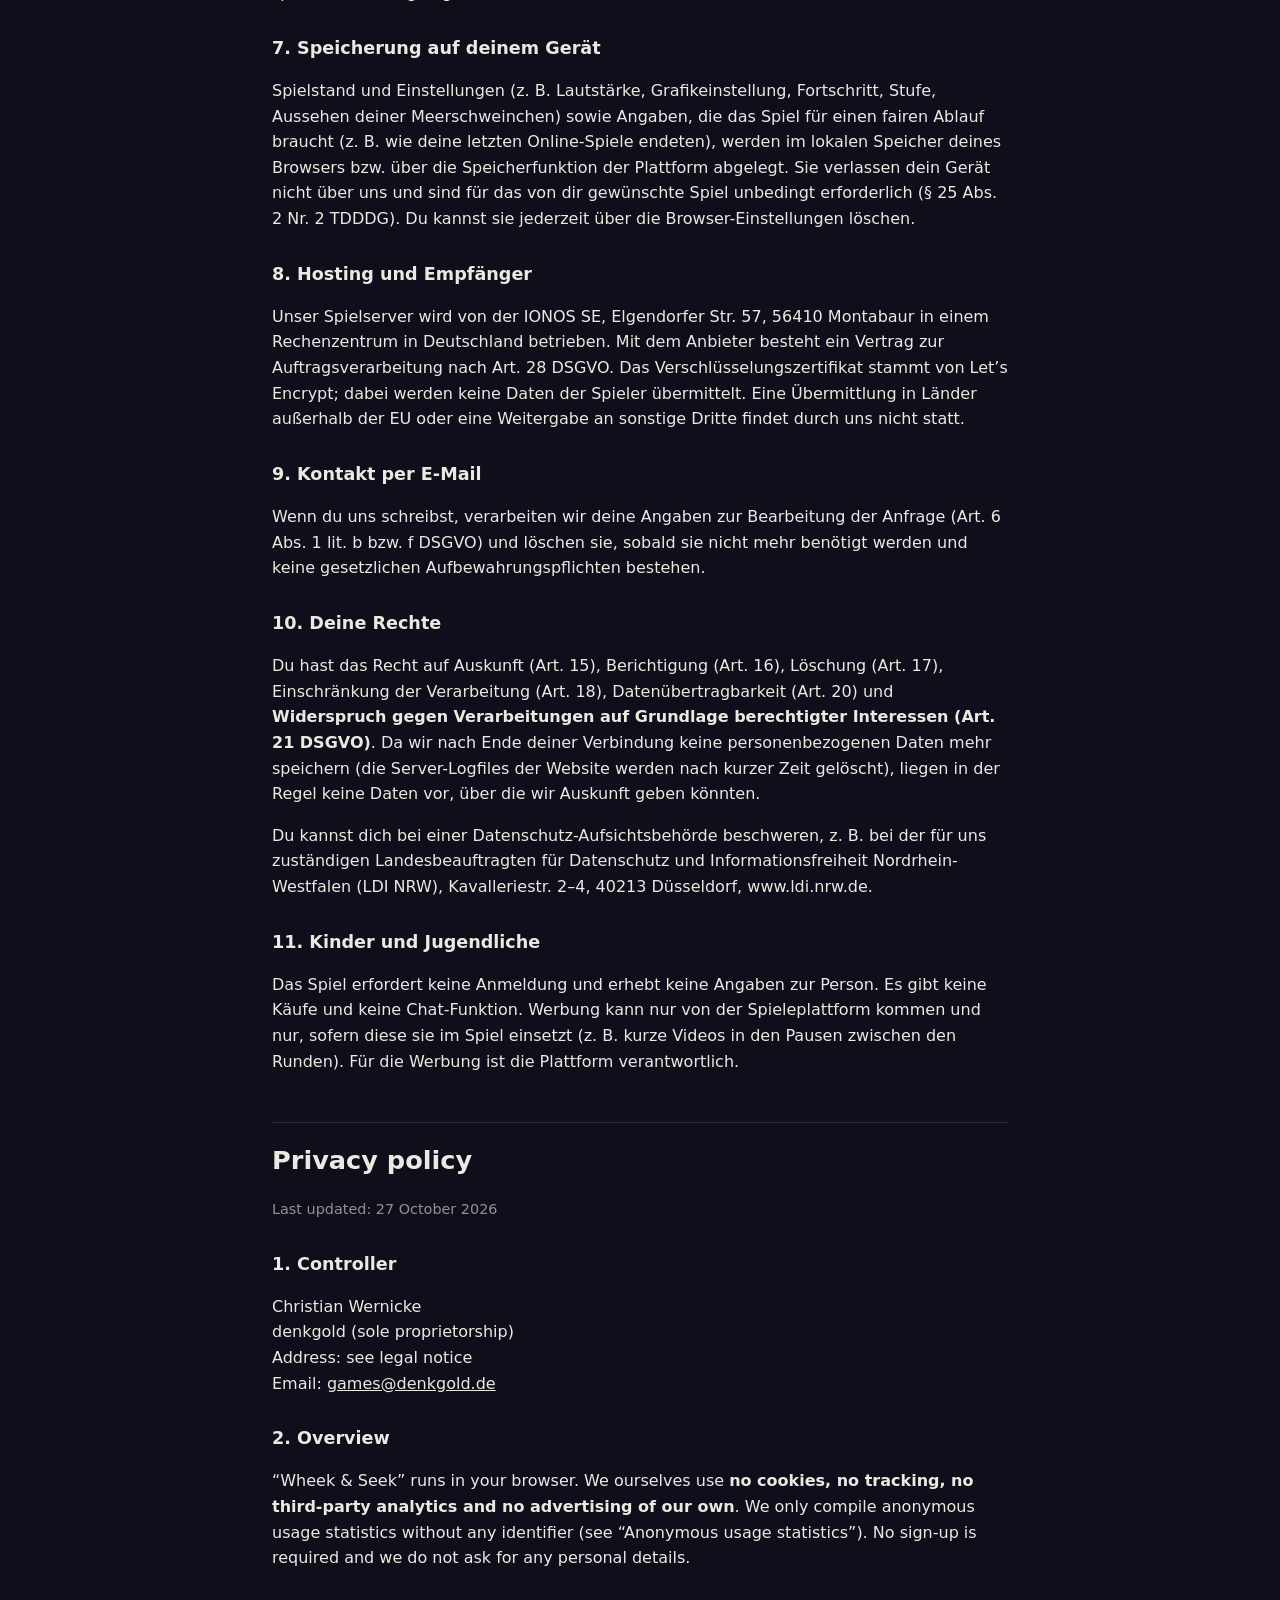
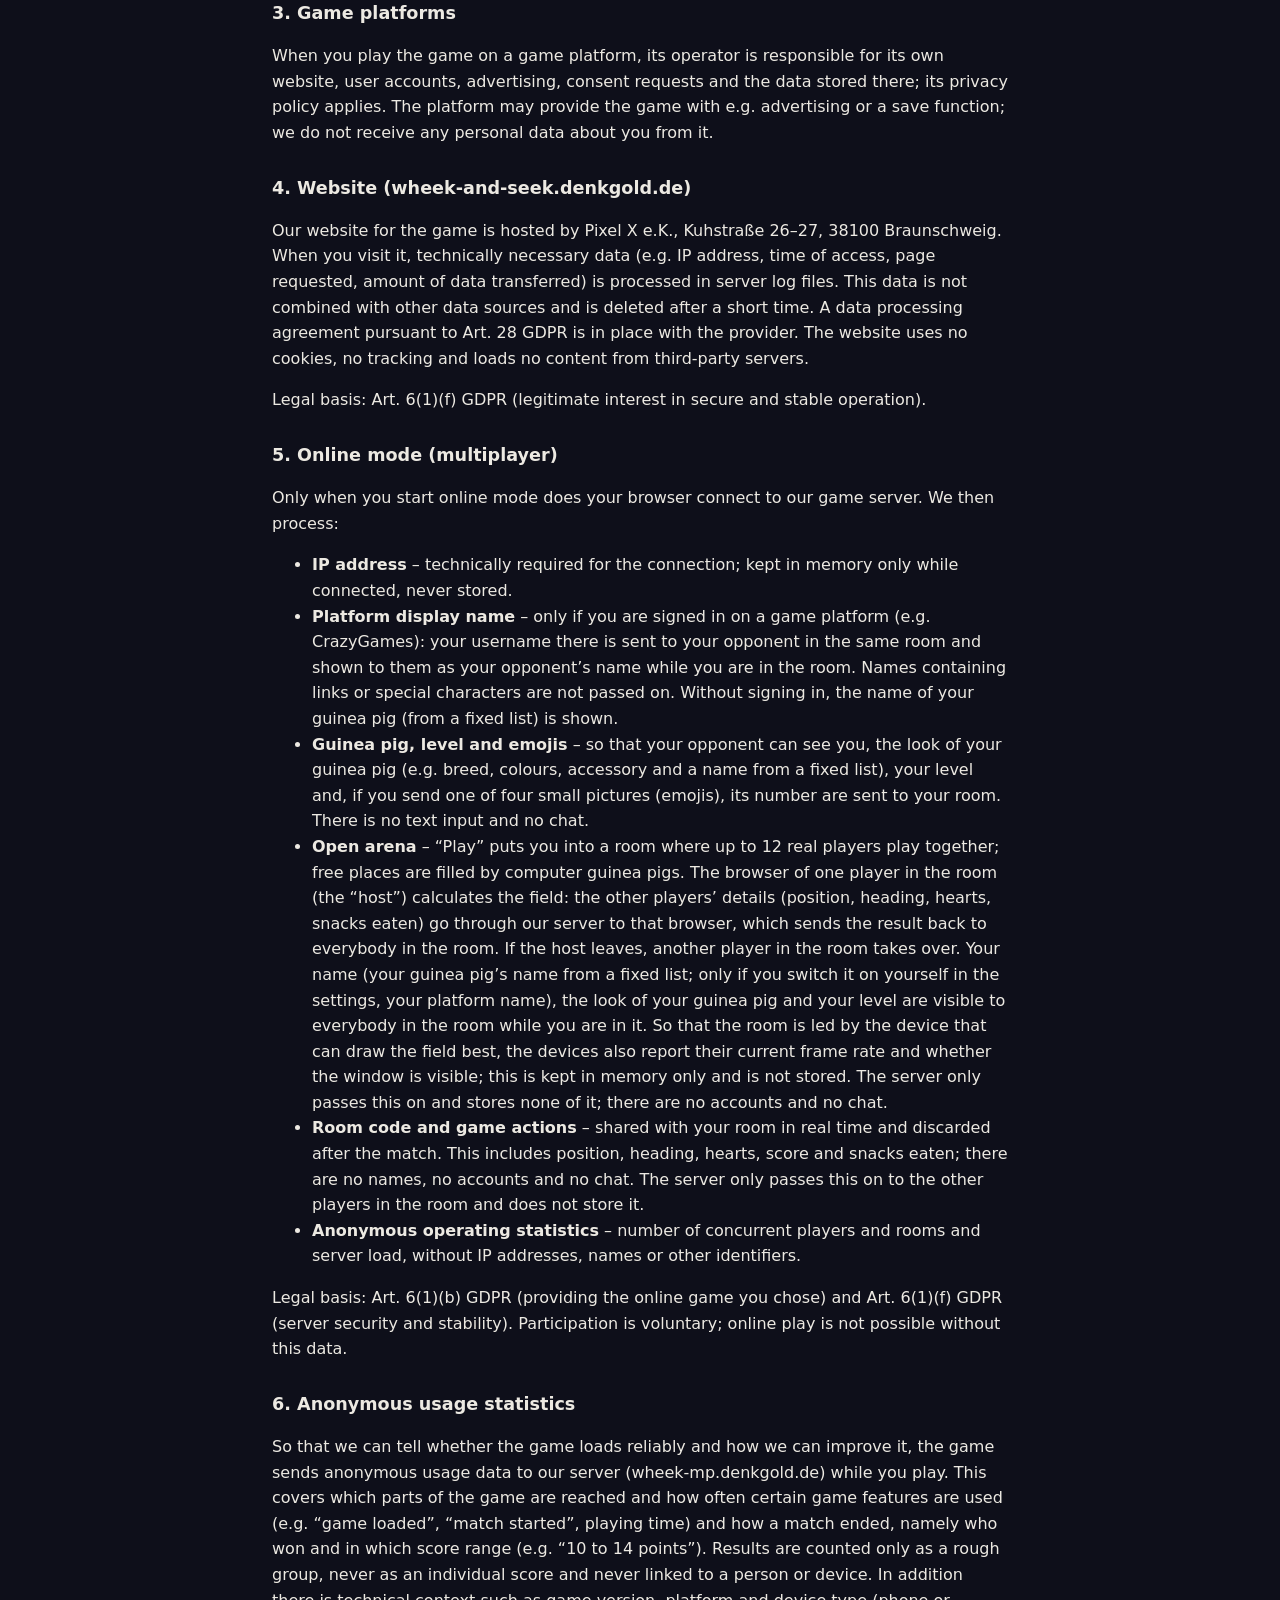
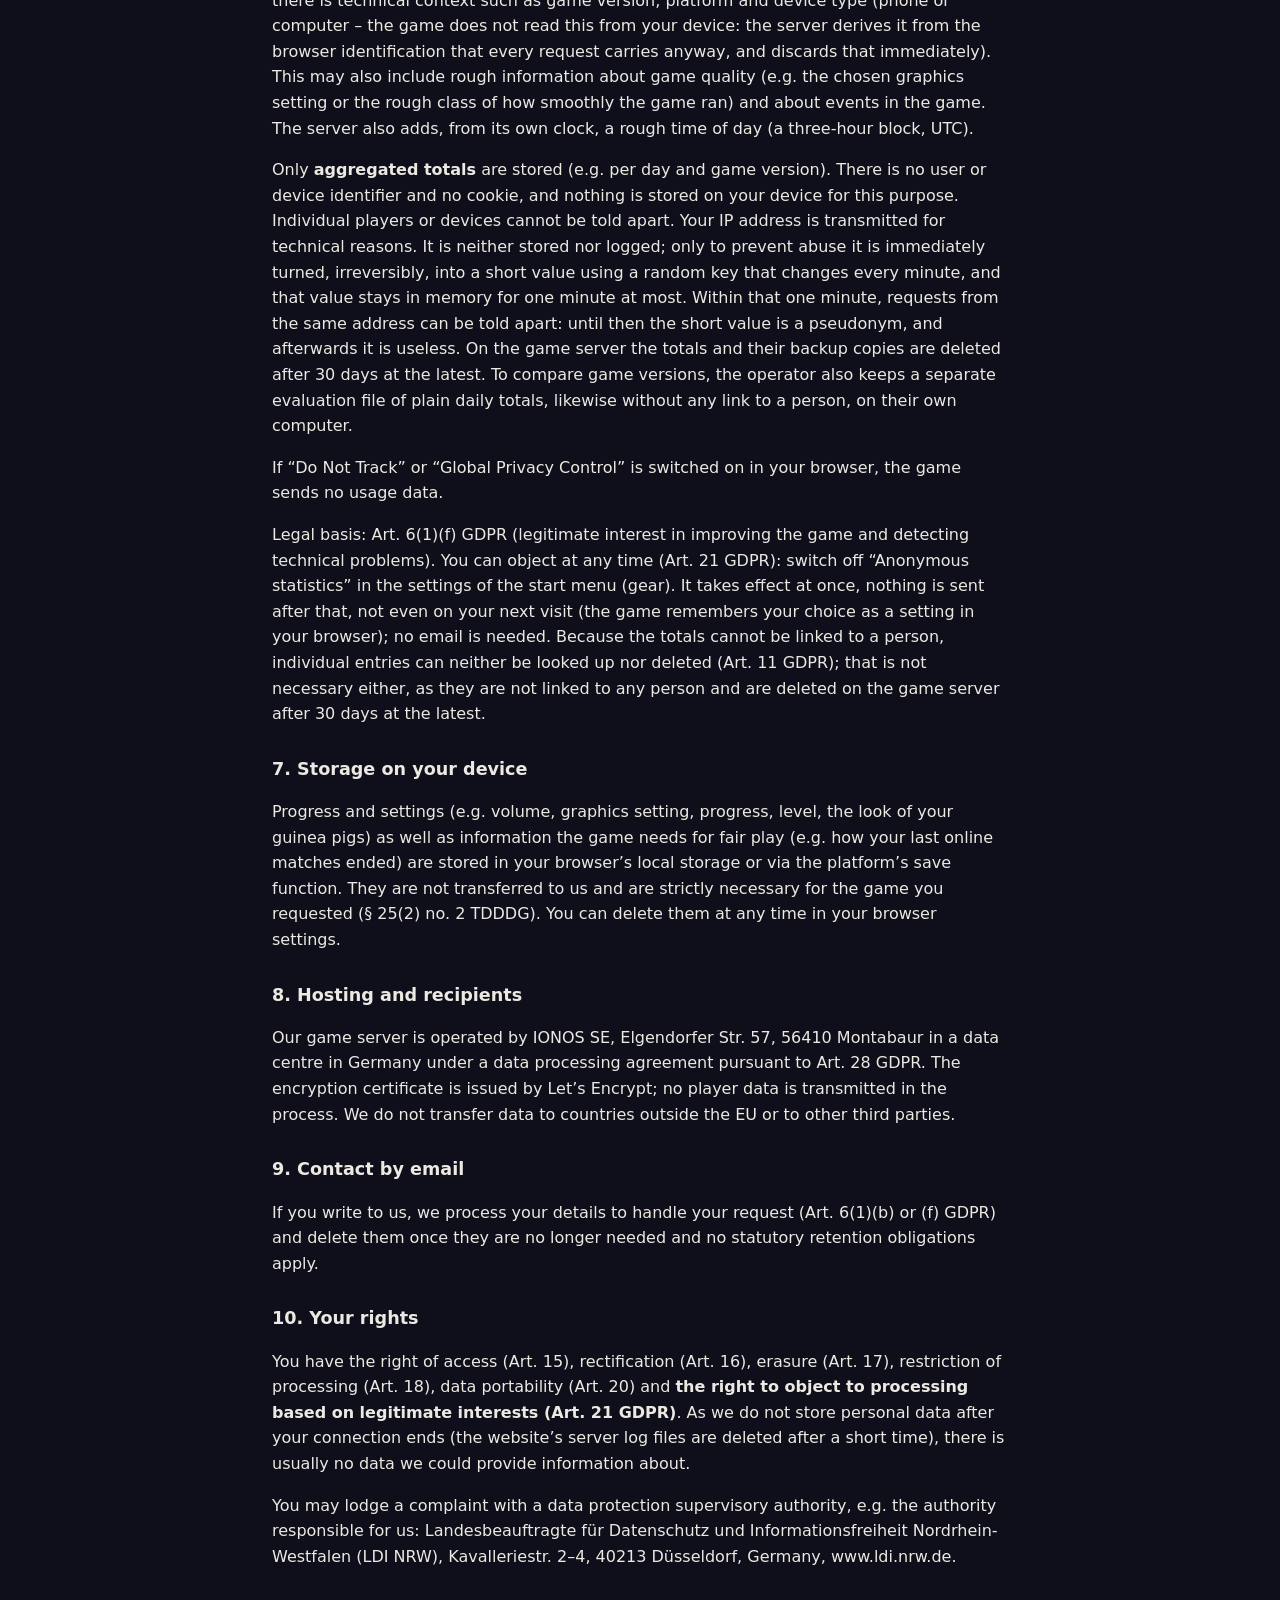
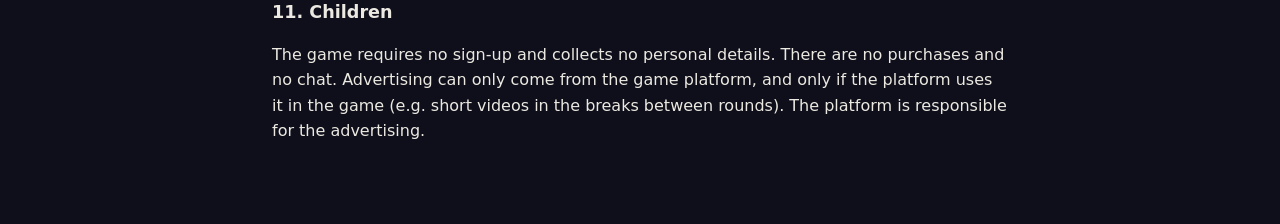
==== commit 88e630f3: "Website: Version 3.0 (Wiesen-Cup), neuer CrazyGames-Link" ====
--- a/datenschutz.html
+++ b/datenschutz.html
@@ -1,2 +1,2 @@
 <!doctype html>
-<html lang="de"><head><meta charset="utf-8"><meta name="viewport" content="width=device-width, initial-scale=1"><meta name="robots" content="noindex"><title>Datenschutzerklärung / Privacy policy · Wheek &amp; Seek</title><style>body{margin:0;background:#0e0f1a;color:#ece9e2;font:16px/1.6 system-ui,sans-serif}main{max-width:46em;margin:0 auto;padding:2em 1.2em 4em}h1{font-size:1.6em}h2{font-size:1.1em;margin-top:1.6em}a{color:inherit}.dl-muted{opacity:.6;font-size:.9em}hr{border:0;border-top:1px solid #2a2b3a;margin:3em 0 1em}</style></head><body><main><p class="dl-muted"><a href="impressum.html">Impressum / Legal notice</a> · <a href="#en">English</a></p><h1>Datenschutzerklärung</h1><p class="dl-muted">Stand: 19. Oktober 2026</p><h2>1. Verantwortlicher</h2><p>Christian Wernicke<br>denkgold (Einzelunternehmen)<br>Anschrift: siehe Impressum<br>E-Mail: <a href="mailto:games@denkgold.de">games@denkgold.de</a></p><h2>2. Überblick</h2><p>„Wheek &amp; Seek“ läuft in deinem Browser. Wir selbst verwenden <b>keine Cookies, kein Tracking, keine Analyse-Werkzeuge von Drittanbietern und keine eigene Werbung</b>. Wir erstellen lediglich eine anonyme Nutzungsstatistik ohne Kennung (siehe „Anonyme Nutzungsstatistik“). Es ist keine Anmeldung nötig und wir fragen keine Angaben zu deiner Person ab.</p><h2>3. Spieleplattformen</h2><p>Spielst du das Spiel auf einer Spieleplattform, ist deren Betreiber für seine Webseite, Benutzerkonten, Werbung, Einwilligungsabfragen und die dort gespeicherten Daten selbst verantwortlich. Es gelten seine Datenschutzhinweise. Die Plattform kann dem Spiel z. B. Werbung oder eine Speicherfunktion bereitstellen; wir erhalten dabei keine personenbezogenen Daten von dir.</p><h2>4. Website (wheek-and-seek.denkgold.de)</h2><p>Unsere Website zum Spiel wird bei der Pixel X e.K., Kuhstraße 26–27, 38100 Braunschweig, gehostet. Beim Aufruf der Seiten werden technisch notwendige Daten (z. B. IP-Adresse, Zeitpunkt des Zugriffs, aufgerufene Seite, übertragene Datenmenge) in Server-Logfiles verarbeitet. Diese Daten werden nicht mit anderen Datenquellen zusammengeführt und nach kurzer Zeit gelöscht. Mit dem Anbieter besteht ein Vertrag zur Auftragsverarbeitung gemäß Art. 28 DSGVO. Die Website verwendet keine Cookies, kein Tracking und lädt keine Inhalte von fremden Servern.</p><p>Rechtsgrundlage: Art. 6 Abs. 1 lit. f DSGVO (berechtigtes Interesse an einem sicheren und stabilen Betrieb).</p><h2>5. Online-Modus (Mehrspieler)</h2><p>Nur wenn du den Online-Modus startest, verbindet sich dein Browser mit unserem Spielserver. Dabei verarbeiten wir:</p><ul><li><b>IP-Adresse</b> – technisch nötig für die Verbindung; nur für deren Dauer im Arbeitsspeicher, keine Speicherung.</li><li><b>Anzeigename der Plattform</b> – nur wenn du auf einer Spieleplattform (z. B. CrazyGames) angemeldet bist: Dein dortiger Benutzername wird an deinen Mitspieler im selben Raum gesendet und dort als Name deines Mitspielers angezeigt, solange du im Raum bist. Namen mit Links oder Sonderzeichen werden nicht übernommen. Ohne Anmeldung wird kein Name gesendet.</li><li><b>Spielfigur, Stufe und Emojis</b> – damit dein Mitspieler dich sehen kann, werden das Aussehen deines Meerschweinchens (z. B. Rasse, Farben, Zubehör und ein Name aus einer festen Liste), deine Stufe und, wenn du eines von vier kleinen Bildern (Emojis) sendest, dessen Nummer an deinen Raum gesendet. Es gibt keine Texteingabe und keinen Chat.</li><li><b>Raum-Code und Spielaktionen</b> – werden in Echtzeit an deinen Raum verteilt und nach der Runde verworfen. Dazu gehören Position, Blickrichtung, Herzen, Punktestand und gefressene Leckereien; es gibt keine Namen, keine Konten und keinen Chat. Der Server reicht diese Angaben nur an den anderen Spieler im Raum weiter und speichert sie nicht.</li><li><b>Anonyme Betriebsstatistik</b> – Anzahl gleichzeitiger Spieler und Räume sowie Server-Auslastung, ohne IP, Namen oder sonstige Kennungen.</li></ul><p>Rechtsgrundlage: Art. 6 Abs. 1 lit. b DSGVO (Bereitstellung des von dir gewählten Online-Spiels) und Art. 6 Abs. 1 lit. f DSGVO (Sicherheit und Stabilität des Servers). Die Teilnahme ist freiwillig; ohne diese Daten ist kein Online-Spiel möglich.</p><h2>6. Anonyme Nutzungsstatistik</h2><p>Damit wir erkennen, ob das Spiel zuverlässig lädt und wie wir es verbessern können, übermittelt das Spiel während des Spielens anonyme Nutzungsdaten an unseren Server (wheek-mp.denkgold.de). Das sind Angaben dazu, welche Spielabschnitte erreicht und wie häufig bestimmte Spielfunktionen genutzt werden (z. B. „Spiel geladen“, „Partie gestartet“, Spieldauer) und wie eine Partie ausgegangen ist, nämlich wer gewonnen hat und in welchem Punktebereich (z. B. „10 bis 14 Punkte“). Ergebnisse werden nur als grobe Gruppe gezählt, nie als einzelner Spielstand und nie einer Person oder einem Gerät zugeordnet. Dazu kommen technische Rahmendaten wie Spielversion, Plattform und Gerätetyp (Handy oder Computer – das liest das Spiel nicht aus deinem Gerät aus: der Server leitet es aus der Browser-Kennung ab, die jede Anfrage ohnehin mitbringt, und verwirft diese sofort). Dazu können auch grobe Angaben zur Spielqualität (z. B. die gewählte Grafikeinstellung oder in welcher groben Klasse die Darstellung flüssig lief) und zu Ereignissen im Spiel gehören.</p><p>Gespeichert werden ausschließlich <b>zusammengefasste Summen</b> (z. B. je Tag und Spielversion). Es gibt keine Nutzer- oder Gerätekennung und keine Cookies, und dafür wird nichts auf deinem Gerät gespeichert. Einzelne Spieler oder Geräte lassen sich nicht unterscheiden. Deine IP-Adresse wird technisch bedingt übertragen. Sie wird weder gespeichert noch protokolliert; nur zur Abwehr von Missbrauch wird sie sofort mit einem zufälligen, jede Minute wechselnden Schlüssel unumkehrbar in einen Kurzwert umgerechnet, der höchstens eine Minute im Arbeitsspeicher liegt. Die Summen werden spätestens nach 30 Tagen gelöscht.</p><p>Ist in deinem Browser „Do Not Track“ oder „Global Privacy Control“ eingeschaltet, sendet das Spiel keine Nutzungsdaten.</p><p>Rechtsgrundlage: Art. 6 Abs. 1 lit. f DSGVO (berechtigtes Interesse, das Spiel zu verbessern und technische Probleme zu erkennen). Du kannst jederzeit widersprechen (Art. 21 DSGVO): Schalte in den Einstellungen des Startmenüs (Zahnrad) den Schalter „Anonyme Statistik“ aus. Das wirkt sofort, ab dann wird nichts mehr gesendet, auch nicht beim nächsten Besuch (die Wahl merkt sich das Spiel als Einstellung in deinem Browser); eine E-Mail ist dafür nicht nötig. Weil die Summen keiner Person zugeordnet werden können, lassen sich einzelne Angaben weder heraussuchen noch löschen (Art. 11 DSGVO); das ist auch nicht nötig, weil alles nach spätestens 30 Tagen gelöscht wird.</p><h2>7. Speicherung auf deinem Gerät</h2><p>Spielstand und Einstellungen (z. B. Lautstärke, Grafikeinstellung, Fortschritt, Stufe, Aussehen deiner Meerschweinchen) sowie Angaben, die das Spiel für einen fairen Ablauf braucht (z. B. wie deine letzten Online-Spiele endeten), werden im lokalen Speicher deines Browsers bzw. über die Speicherfunktion der Plattform abgelegt. Sie verlassen dein Gerät nicht über uns und sind für das von dir gewünschte Spiel unbedingt erforderlich (§ 25 Abs. 2 Nr. 2 TDDDG). Du kannst sie jederzeit über die Browser-Einstellungen löschen.</p><h2>8. Hosting und Empfänger</h2><p>Unser Spielserver wird von der IONOS SE, Elgendorfer Str. 57, 56410 Montabaur in einem Rechenzentrum in Deutschland betrieben. Mit dem Anbieter besteht ein Vertrag zur Auftragsverarbeitung nach Art. 28 DSGVO. Das Verschlüsselungszertifikat stammt von Let’s Encrypt; dabei werden keine Daten der Spieler übermittelt. Eine Übermittlung in Länder außerhalb der EU oder eine Weitergabe an sonstige Dritte findet durch uns nicht statt.</p><h2>9. Kontakt per E-Mail</h2><p>Wenn du uns schreibst, verarbeiten wir deine Angaben zur Bearbeitung der Anfrage (Art. 6 Abs. 1 lit. b bzw. f DSGVO) und löschen sie, sobald sie nicht mehr benötigt werden und keine gesetzlichen Aufbewahrungspflichten bestehen.</p><h2>10. Deine Rechte</h2><p>Du hast das Recht auf Auskunft (Art. 15), Berichtigung (Art. 16), Löschung (Art. 17), Einschränkung der Verarbeitung (Art. 18), Datenübertragbarkeit (Art. 20) und <b>Widerspruch gegen Verarbeitungen auf Grundlage berechtigter Interessen (Art. 21 DSGVO)</b>. Da wir nach Ende deiner Verbindung keine personenbezogenen Daten mehr speichern (die Server-Logfiles der Website werden nach kurzer Zeit gelöscht), liegen in der Regel keine Daten vor, über die wir Auskunft geben könnten.</p><p>Du kannst dich bei einer Datenschutz-Aufsichtsbehörde beschweren, z. B. bei der für uns zuständigen Landesbeauftragten für Datenschutz und Informationsfreiheit Nordrhein-Westfalen (LDI NRW), Kavalleriestr. 2–4, 40213 Düsseldorf, www.ldi.nrw.de.</p><h2>11. Kinder und Jugendliche</h2><p>Das Spiel erfordert keine Anmeldung und erhebt keine Angaben zur Person. Es gibt keine Käufe und keine Chat-Funktion. Werbung kann nur von der Spieleplattform kommen und nur, sofern diese sie im Spiel einsetzt (z. B. kurze Videos in den Pausen zwischen den Runden). Für die Werbung ist die Plattform verantwortlich.</p><hr><h1 id="en">Privacy policy</h1><p class="dl-muted">Last updated: 19 October 2026</p><h2>1. Controller</h2><p>Christian Wernicke<br>denkgold (sole proprietorship)<br>Address: see legal notice<br>Email: <a href="mailto:games@denkgold.de">games@denkgold.de</a></p><h2>2. Overview</h2><p>“Wheek &amp; Seek” runs in your browser. We ourselves use <b>no cookies, no tracking, no third-party analytics and no advertising of our own</b>. We only compile anonymous usage statistics without any identifier (see “Anonymous usage statistics”). No sign-up is required and we do not ask for any personal details.</p><h2>3. Game platforms</h2><p>When you play the game on a game platform, its operator is responsible for its own website, user accounts, advertising, consent requests and the data stored there; its privacy policy applies. The platform may provide the game with e.g. advertising or a save function; we do not receive any personal data about you from it.</p><h2>4. Website (wheek-and-seek.denkgold.de)</h2><p>Our website for the game is hosted by Pixel X e.K., Kuhstraße 26–27, 38100 Braunschweig. When you visit it, technically necessary data (e.g. IP address, time of access, page requested, amount of data transferred) is processed in server log files. This data is not combined with other data sources and is deleted after a short time. A data processing agreement pursuant to Art. 28 GDPR is in place with the provider. The website uses no cookies, no tracking and loads no content from third-party servers.</p><p>Legal basis: Art. 6(1)(f) GDPR (legitimate interest in secure and stable operation).</p><h2>5. Online mode (multiplayer)</h2><p>Only when you start online mode does your browser connect to our game server. We then process:</p><ul><li><b>IP address</b> – technically required for the connection; kept in memory only while connected, never stored.</li><li><b>Platform display name</b> – only if you are signed in on a game platform (e.g. CrazyGames): your username there is sent to your opponent in the same room and shown to them as your opponent’s name while you are in the room. Names containing links or special characters are not passed on. Without signing in, no name is sent.</li><li><b>Guinea pig, level and emojis</b> – so that your opponent can see you, the look of your guinea pig (e.g. breed, colours, accessory and a name from a fixed list), your level and, if you send one of four small pictures (emojis), its number are sent to your room. There is no text input and no chat.</li><li><b>Room code and game actions</b> – shared with your room in real time and discarded after the match. This includes position, heading, hearts, score and snacks eaten; there are no names, no accounts and no chat. The server only passes this on to the other player in the room and does not store it.</li><li><b>Anonymous operating statistics</b> – number of concurrent players and rooms and server load, without IP addresses, names or other identifiers.</li></ul><p>Legal basis: Art. 6(1)(b) GDPR (providing the online game you chose) and Art. 6(1)(f) GDPR (server security and stability). Participation is voluntary; online play is not possible without this data.</p><h2>6. Anonymous usage statistics</h2><p>So that we can tell whether the game loads reliably and how we can improve it, the game sends anonymous usage data to our server (wheek-mp.denkgold.de) while you play. This covers which parts of the game are reached and how often certain game features are used (e.g. “game loaded”, “match started”, playing time) and how a match ended, namely who won and in which score range (e.g. “10 to 14 points”). Results are counted only as a rough group, never as an individual score and never linked to a person or device. In addition there is technical context such as game version, platform and device type (phone or computer – the game does not read this from your device: the server derives it from the browser identification that every request carries anyway, and discards that immediately). This may also include rough information about game quality (e.g. the chosen graphics setting or the rough class of how smoothly the game ran) and about events in the game.</p><p>Only <b>aggregated totals</b> are stored (e.g. per day and game version). There is no user or device identifier and no cookie, and nothing is stored on your device for this purpose. Individual players or devices cannot be told apart. Your IP address is transmitted for technical reasons. It is neither stored nor logged; only to prevent abuse it is immediately turned, irreversibly, into a short value using a random key that changes every minute, and that value stays in memory for one minute at most. The totals are deleted after 30 days at the latest.</p><p>If “Do Not Track” or “Global Privacy Control” is switched on in your browser, the game sends no usage data.</p><p>Legal basis: Art. 6(1)(f) GDPR (legitimate interest in improving the game and detecting technical problems). You can object at any time (Art. 21 GDPR): switch off “Anonymous statistics” in the settings of the start menu (gear). It takes effect at once, nothing is sent after that, not even on your next visit (the game remembers your choice as a setting in your browser); no email is needed. Because the totals cannot be linked to a person, individual entries can neither be looked up nor deleted (Art. 11 GDPR); that is not necessary either, as everything is deleted after 30 days at the latest.</p><h2>7. Storage on your device</h2><p>Progress and settings (e.g. volume, graphics setting, progress, level, the look of your guinea pigs) as well as information the game needs for fair play (e.g. how your last online matches ended) are stored in your browser’s local storage or via the platform’s save function. They are not transferred to us and are strictly necessary for the game you requested (§ 25(2) no. 2 TDDDG). You can delete them at any time in your browser settings.</p><h2>8. Hosting and recipients</h2><p>Our game server is operated by IONOS SE, Elgendorfer Str. 57, 56410 Montabaur in a data centre in Germany under a data processing agreement pursuant to Art. 28 GDPR. The encryption certificate is issued by Let’s Encrypt; no player data is transmitted in the process. We do not transfer data to countries outside the EU or to other third parties.</p><h2>9. Contact by email</h2><p>If you write to us, we process your details to handle your request (Art. 6(1)(b) or (f) GDPR) and delete them once they are no longer needed and no statutory retention obligations apply.</p><h2>10. Your rights</h2><p>You have the right of access (Art. 15), rectification (Art. 16), erasure (Art. 17), restriction of processing (Art. 18), data portability (Art. 20) and <b>the right to object to processing based on legitimate interests (Art. 21 GDPR)</b>. As we do not store personal data after your connection ends (the website’s server log files are deleted after a short time), there is usually no data we could provide information about.</p><p>You may lodge a complaint with a data protection supervisory authority, e.g. the authority responsible for us: Landesbeauftragte für Datenschutz und Informationsfreiheit Nordrhein-Westfalen (LDI NRW), Kavalleriestr. 2–4, 40213 Düsseldorf, Germany, www.ldi.nrw.de.</p><h2>11. Children</h2><p>The game requires no sign-up and collects no personal details. There are no purchases and no chat. Advertising can only come from the game platform, and only if the platform uses it in the game (e.g. short videos in the breaks between rounds). The platform is responsible for the advertising.</p></main></body></html>
+<html lang="de"><head><meta charset="utf-8"><meta name="viewport" content="width=device-width, initial-scale=1"><meta name="robots" content="noindex"><title>Datenschutzerklärung / Privacy policy · Wheek &amp; Seek</title><style>body{margin:0;background:#0e0f1a;color:#ece9e2;font:16px/1.6 system-ui,sans-serif}main{max-width:46em;margin:0 auto;padding:2em 1.2em 4em}h1{font-size:1.6em}h2{font-size:1.1em;margin-top:1.6em}a{color:inherit}.dl-muted{opacity:.6;font-size:.9em}hr{border:0;border-top:1px solid #2a2b3a;margin:3em 0 1em}</style></head><body><main><p class="dl-muted"><a href="impressum.html">Impressum / Legal notice</a> · <a href="#en">English</a></p><h1>Datenschutzerklärung</h1><p class="dl-muted">Stand: 27. Oktober 2026</p><h2>1. Verantwortlicher</h2><p>Christian Wernicke<br>denkgold (Einzelunternehmen)<br>Anschrift: siehe Impressum<br>E-Mail: <a href="mailto:games@denkgold.de">games@denkgold.de</a></p><h2>2. Überblick</h2><p>„Wheek &amp; Seek“ läuft in deinem Browser. Wir selbst verwenden <b>keine Cookies, kein Tracking, keine Analyse-Werkzeuge von Drittanbietern und keine eigene Werbung</b>. Wir erstellen lediglich eine anonyme Nutzungsstatistik ohne Kennung (siehe „Anonyme Nutzungsstatistik“). Es ist keine Anmeldung nötig und wir fragen keine Angaben zu deiner Person ab.</p><h2>3. Spieleplattformen</h2><p>Spielst du das Spiel auf einer Spieleplattform, ist deren Betreiber für seine Webseite, Benutzerkonten, Werbung, Einwilligungsabfragen und die dort gespeicherten Daten selbst verantwortlich. Es gelten seine Datenschutzhinweise. Die Plattform kann dem Spiel z. B. Werbung oder eine Speicherfunktion bereitstellen; wir erhalten dabei keine personenbezogenen Daten von dir.</p><h2>4. Website (wheek-and-seek.denkgold.de)</h2><p>Unsere Website zum Spiel wird bei der Pixel X e.K., Kuhstraße 26–27, 38100 Braunschweig, gehostet. Beim Aufruf der Seiten werden technisch notwendige Daten (z. B. IP-Adresse, Zeitpunkt des Zugriffs, aufgerufene Seite, übertragene Datenmenge) in Server-Logfiles verarbeitet. Diese Daten werden nicht mit anderen Datenquellen zusammengeführt und nach kurzer Zeit gelöscht. Mit dem Anbieter besteht ein Vertrag zur Auftragsverarbeitung gemäß Art. 28 DSGVO. Die Website verwendet keine Cookies, kein Tracking und lädt keine Inhalte von fremden Servern.</p><p>Rechtsgrundlage: Art. 6 Abs. 1 lit. f DSGVO (berechtigtes Interesse an einem sicheren und stabilen Betrieb).</p><h2>5. Online-Modus (Mehrspieler)</h2><p>Nur wenn du den Online-Modus startest, verbindet sich dein Browser mit unserem Spielserver. Dabei verarbeiten wir:</p><ul><li><b>IP-Adresse</b> – technisch nötig für die Verbindung; nur für deren Dauer im Arbeitsspeicher, keine Speicherung.</li><li><b>Anzeigename der Plattform</b> – nur wenn du auf einer Spieleplattform (z. B. CrazyGames) angemeldet bist: Dein dortiger Benutzername wird an deinen Mitspieler im selben Raum gesendet und dort als Name deines Mitspielers angezeigt, solange du im Raum bist. Namen mit Links oder Sonderzeichen werden nicht übernommen. Ohne Anmeldung wird der Name deines Meerschweinchens (aus einer festen Liste) gezeigt.</li><li><b>Spielfigur, Stufe und Emojis</b> – damit dein Mitspieler dich sehen kann, werden das Aussehen deines Meerschweinchens (z. B. Rasse, Farben, Zubehör und ein Name aus einer festen Liste), deine Stufe und, wenn du eines von vier kleinen Bildern (Emojis) sendest, dessen Nummer an deinen Raum gesendet. Es gibt keine Texteingabe und keinen Chat.</li><li><b>Offene Arena</b> – Mit „Spielen“ trittst du automatisch einem Raum bei, in dem bis zu 12 echte Spieler zusammen spielen; freie Plätze füllen Computer-Tiere. Der Browser eines Spielers im Raum („Gastgeber“) berechnet das Spielfeld: Die Angaben der anderen Spieler (Position, Blickrichtung, Herzen, gefressene Leckereien) gehen über unseren Server an diesen Browser, der das Ergebnis an alle im Raum zurückschickt. Geht der Gastgeber, übernimmt ein anderer Spieler im Raum. Dein Name (der Name deines Meerschweinchens aus einer festen Liste; nur wenn du es in den Einstellungen selbst einschaltest, dein Plattformname), das Aussehen deines Meerschweinchens und deine Stufe sind für alle im Raum sichtbar, solange du im Raum bist. Damit der Raum von dem Gerät geführt wird, das das Feld am besten darstellen kann, melden die Geräte außerdem kurz ihre aktuelle Bildrate und ob das Fenster gerade sichtbar ist; auch das wird nur im Arbeitsspeicher gehalten und nicht gespeichert. Der Server leitet das nur weiter und speichert nichts davon; es gibt keine Konten und keinen Chat.</li><li><b>Raum-Code und Spielaktionen</b> – werden in Echtzeit an deinen Raum verteilt und nach der Runde verworfen. Dazu gehören Position, Blickrichtung, Herzen, Punktestand und gefressene Leckereien; es gibt keine Namen, keine Konten und keinen Chat. Der Server reicht diese Angaben nur an die anderen Spieler im Raum weiter und speichert sie nicht.</li><li><b>Anonyme Betriebsstatistik</b> – Anzahl gleichzeitiger Spieler und Räume sowie Server-Auslastung, ohne IP, Namen oder sonstige Kennungen.</li></ul><p>Rechtsgrundlage: Art. 6 Abs. 1 lit. b DSGVO (Bereitstellung des von dir gewählten Online-Spiels) und Art. 6 Abs. 1 lit. f DSGVO (Sicherheit und Stabilität des Servers). Die Teilnahme ist freiwillig; ohne diese Daten ist kein Online-Spiel möglich.</p><h2>6. Anonyme Nutzungsstatistik</h2><p>Damit wir erkennen, ob das Spiel zuverlässig lädt und wie wir es verbessern können, übermittelt das Spiel während des Spielens anonyme Nutzungsdaten an unseren Server (wheek-mp.denkgold.de). Das sind Angaben dazu, welche Spielabschnitte erreicht und wie häufig bestimmte Spielfunktionen genutzt werden (z. B. „Spiel geladen“, „Partie gestartet“, Spieldauer) und wie eine Partie ausgegangen ist, nämlich wer gewonnen hat und in welchem Punktebereich (z. B. „10 bis 14 Punkte“). Ergebnisse werden nur als grobe Gruppe gezählt, nie als einzelner Spielstand und nie einer Person oder einem Gerät zugeordnet. Dazu kommen technische Rahmendaten wie Spielversion, Plattform und Gerätetyp (Handy oder Computer – das liest das Spiel nicht aus deinem Gerät aus: der Server leitet es aus der Browser-Kennung ab, die jede Anfrage ohnehin mitbringt, und verwirft diese sofort). Dazu können auch grobe Angaben zur Spielqualität (z. B. die gewählte Grafikeinstellung oder in welcher groben Klasse die Darstellung flüssig lief) und zu Ereignissen im Spiel gehören. Der Server fügt außerdem aus seiner eigenen Uhr eine grobe Tageszeit hinzu (ein Drei-Stunden-Block, UTC).</p><p>Gespeichert werden ausschließlich <b>zusammengefasste Summen</b> (z. B. je Tag und Spielversion). Es gibt keine Nutzer- oder Gerätekennung und keine Cookies, und dafür wird nichts auf deinem Gerät gespeichert. Einzelne Spieler oder Geräte lassen sich nicht unterscheiden. Deine IP-Adresse wird technisch bedingt übertragen. Sie wird weder gespeichert noch protokolliert; nur zur Abwehr von Missbrauch wird sie sofort mit einem zufälligen, jede Minute wechselnden Schlüssel unumkehrbar in einen Kurzwert umgerechnet, der höchstens eine Minute im Arbeitsspeicher liegt. Innerhalb dieser einen Minute lassen sich Anfragen derselben Adresse voneinander unterscheiden: der Kurzwert ist bis dahin ein Pseudonym und danach unbrauchbar. Auf dem Spielserver werden die Summen und ihre Sicherungskopien spätestens nach 30 Tagen gelöscht. Für den Vergleich von Spielversionen führt der Betreiber zusätzlich eine eigene Auswertungsdatei mit reinen Tagessummen, ebenfalls ohne jeden Personenbezug, auf seinem eigenen Rechner.</p><p>Ist in deinem Browser „Do Not Track“ oder „Global Privacy Control“ eingeschaltet, sendet das Spiel keine Nutzungsdaten.</p><p>Rechtsgrundlage: Art. 6 Abs. 1 lit. f DSGVO (berechtigtes Interesse, das Spiel zu verbessern und technische Probleme zu erkennen). Du kannst jederzeit widersprechen (Art. 21 DSGVO): Schalte in den Einstellungen des Startmenüs (Zahnrad) den Schalter „Anonyme Statistik“ aus. Das wirkt sofort, ab dann wird nichts mehr gesendet, auch nicht beim nächsten Besuch (die Wahl merkt sich das Spiel als Einstellung in deinem Browser); eine E-Mail ist dafür nicht nötig. Weil die Summen keiner Person zugeordnet werden können, lassen sich einzelne Angaben weder heraussuchen noch löschen (Art. 11 DSGVO); das ist auch nicht nötig, weil sie keiner Person zugeordnet sind und auf dem Spielserver nach spätestens 30 Tagen gelöscht werden.</p><h2>7. Speicherung auf deinem Gerät</h2><p>Spielstand und Einstellungen (z. B. Lautstärke, Grafikeinstellung, Fortschritt, Stufe, Aussehen deiner Meerschweinchen) sowie Angaben, die das Spiel für einen fairen Ablauf braucht (z. B. wie deine letzten Online-Spiele endeten), werden im lokalen Speicher deines Browsers bzw. über die Speicherfunktion der Plattform abgelegt. Sie verlassen dein Gerät nicht über uns und sind für das von dir gewünschte Spiel unbedingt erforderlich (§ 25 Abs. 2 Nr. 2 TDDDG). Du kannst sie jederzeit über die Browser-Einstellungen löschen.</p><h2>8. Hosting und Empfänger</h2><p>Unser Spielserver wird von der IONOS SE, Elgendorfer Str. 57, 56410 Montabaur in einem Rechenzentrum in Deutschland betrieben. Mit dem Anbieter besteht ein Vertrag zur Auftragsverarbeitung nach Art. 28 DSGVO. Das Verschlüsselungszertifikat stammt von Let’s Encrypt; dabei werden keine Daten der Spieler übermittelt. Eine Übermittlung in Länder außerhalb der EU oder eine Weitergabe an sonstige Dritte findet durch uns nicht statt.</p><h2>9. Kontakt per E-Mail</h2><p>Wenn du uns schreibst, verarbeiten wir deine Angaben zur Bearbeitung der Anfrage (Art. 6 Abs. 1 lit. b bzw. f DSGVO) und löschen sie, sobald sie nicht mehr benötigt werden und keine gesetzlichen Aufbewahrungspflichten bestehen.</p><h2>10. Deine Rechte</h2><p>Du hast das Recht auf Auskunft (Art. 15), Berichtigung (Art. 16), Löschung (Art. 17), Einschränkung der Verarbeitung (Art. 18), Datenübertragbarkeit (Art. 20) und <b>Widerspruch gegen Verarbeitungen auf Grundlage berechtigter Interessen (Art. 21 DSGVO)</b>. Da wir nach Ende deiner Verbindung keine personenbezogenen Daten mehr speichern (die Server-Logfiles der Website werden nach kurzer Zeit gelöscht), liegen in der Regel keine Daten vor, über die wir Auskunft geben könnten.</p><p>Du kannst dich bei einer Datenschutz-Aufsichtsbehörde beschweren, z. B. bei der für uns zuständigen Landesbeauftragten für Datenschutz und Informationsfreiheit Nordrhein-Westfalen (LDI NRW), Kavalleriestr. 2–4, 40213 Düsseldorf, www.ldi.nrw.de.</p><h2>11. Kinder und Jugendliche</h2><p>Das Spiel erfordert keine Anmeldung und erhebt keine Angaben zur Person. Es gibt keine Käufe und keine Chat-Funktion. Werbung kann nur von der Spieleplattform kommen und nur, sofern diese sie im Spiel einsetzt (z. B. kurze Videos in den Pausen zwischen den Runden). Für die Werbung ist die Plattform verantwortlich.</p><hr><h1 id="en">Privacy policy</h1><p class="dl-muted">Last updated: 27 October 2026</p><h2>1. Controller</h2><p>Christian Wernicke<br>denkgold (sole proprietorship)<br>Address: see legal notice<br>Email: <a href="mailto:games@denkgold.de">games@denkgold.de</a></p><h2>2. Overview</h2><p>“Wheek &amp; Seek” runs in your browser. We ourselves use <b>no cookies, no tracking, no third-party analytics and no advertising of our own</b>. We only compile anonymous usage statistics without any identifier (see “Anonymous usage statistics”). No sign-up is required and we do not ask for any personal details.</p><h2>3. Game platforms</h2><p>When you play the game on a game platform, its operator is responsible for its own website, user accounts, advertising, consent requests and the data stored there; its privacy policy applies. The platform may provide the game with e.g. advertising or a save function; we do not receive any personal data about you from it.</p><h2>4. Website (wheek-and-seek.denkgold.de)</h2><p>Our website for the game is hosted by Pixel X e.K., Kuhstraße 26–27, 38100 Braunschweig. When you visit it, technically necessary data (e.g. IP address, time of access, page requested, amount of data transferred) is processed in server log files. This data is not combined with other data sources and is deleted after a short time. A data processing agreement pursuant to Art. 28 GDPR is in place with the provider. The website uses no cookies, no tracking and loads no content from third-party servers.</p><p>Legal basis: Art. 6(1)(f) GDPR (legitimate interest in secure and stable operation).</p><h2>5. Online mode (multiplayer)</h2><p>Only when you start online mode does your browser connect to our game server. We then process:</p><ul><li><b>IP address</b> – technically required for the connection; kept in memory only while connected, never stored.</li><li><b>Platform display name</b> – only if you are signed in on a game platform (e.g. CrazyGames): your username there is sent to your opponent in the same room and shown to them as your opponent’s name while you are in the room. Names containing links or special characters are not passed on. Without signing in, the name of your guinea pig (from a fixed list) is shown.</li><li><b>Guinea pig, level and emojis</b> – so that your opponent can see you, the look of your guinea pig (e.g. breed, colours, accessory and a name from a fixed list), your level and, if you send one of four small pictures (emojis), its number are sent to your room. There is no text input and no chat.</li><li><b>Open arena</b> – “Play” puts you into a room where up to 12 real players play together; free places are filled by computer guinea pigs. The browser of one player in the room (the “host”) calculates the field: the other players’ details (position, heading, hearts, snacks eaten) go through our server to that browser, which sends the result back to everybody in the room. If the host leaves, another player in the room takes over. Your name (your guinea pig’s name from a fixed list; only if you switch it on yourself in the settings, your platform name), the look of your guinea pig and your level are visible to everybody in the room while you are in it. So that the room is led by the device that can draw the field best, the devices also report their current frame rate and whether the window is visible; this is kept in memory only and is not stored. The server only passes this on and stores none of it; there are no accounts and no chat.</li><li><b>Room code and game actions</b> – shared with your room in real time and discarded after the match. This includes position, heading, hearts, score and snacks eaten; there are no names, no accounts and no chat. The server only passes this on to the other players in the room and does not store it.</li><li><b>Anonymous operating statistics</b> – number of concurrent players and rooms and server load, without IP addresses, names or other identifiers.</li></ul><p>Legal basis: Art. 6(1)(b) GDPR (providing the online game you chose) and Art. 6(1)(f) GDPR (server security and stability). Participation is voluntary; online play is not possible without this data.</p><h2>6. Anonymous usage statistics</h2><p>So that we can tell whether the game loads reliably and how we can improve it, the game sends anonymous usage data to our server (wheek-mp.denkgold.de) while you play. This covers which parts of the game are reached and how often certain game features are used (e.g. “game loaded”, “match started”, playing time) and how a match ended, namely who won and in which score range (e.g. “10 to 14 points”). Results are counted only as a rough group, never as an individual score and never linked to a person or device. In addition there is technical context such as game version, platform and device type (phone or computer – the game does not read this from your device: the server derives it from the browser identification that every request carries anyway, and discards that immediately). This may also include rough information about game quality (e.g. the chosen graphics setting or the rough class of how smoothly the game ran) and about events in the game. The server also adds, from its own clock, a rough time of day (a three-hour block, UTC).</p><p>Only <b>aggregated totals</b> are stored (e.g. per day and game version). There is no user or device identifier and no cookie, and nothing is stored on your device for this purpose. Individual players or devices cannot be told apart. Your IP address is transmitted for technical reasons. It is neither stored nor logged; only to prevent abuse it is immediately turned, irreversibly, into a short value using a random key that changes every minute, and that value stays in memory for one minute at most. Within that one minute, requests from the same address can be told apart: until then the short value is a pseudonym, and afterwards it is useless. On the game server the totals and their backup copies are deleted after 30 days at the latest. To compare game versions, the operator also keeps a separate evaluation file of plain daily totals, likewise without any link to a person, on their own computer.</p><p>If “Do Not Track” or “Global Privacy Control” is switched on in your browser, the game sends no usage data.</p><p>Legal basis: Art. 6(1)(f) GDPR (legitimate interest in improving the game and detecting technical problems). You can object at any time (Art. 21 GDPR): switch off “Anonymous statistics” in the settings of the start menu (gear). It takes effect at once, nothing is sent after that, not even on your next visit (the game remembers your choice as a setting in your browser); no email is needed. Because the totals cannot be linked to a person, individual entries can neither be looked up nor deleted (Art. 11 GDPR); that is not necessary either, as they are not linked to any person and are deleted on the game server after 30 days at the latest.</p><h2>7. Storage on your device</h2><p>Progress and settings (e.g. volume, graphics setting, progress, level, the look of your guinea pigs) as well as information the game needs for fair play (e.g. how your last online matches ended) are stored in your browser’s local storage or via the platform’s save function. They are not transferred to us and are strictly necessary for the game you requested (§ 25(2) no. 2 TDDDG). You can delete them at any time in your browser settings.</p><h2>8. Hosting and recipients</h2><p>Our game server is operated by IONOS SE, Elgendorfer Str. 57, 56410 Montabaur in a data centre in Germany under a data processing agreement pursuant to Art. 28 GDPR. The encryption certificate is issued by Let’s Encrypt; no player data is transmitted in the process. We do not transfer data to countries outside the EU or to other third parties.</p><h2>9. Contact by email</h2><p>If you write to us, we process your details to handle your request (Art. 6(1)(b) or (f) GDPR) and delete them once they are no longer needed and no statutory retention obligations apply.</p><h2>10. Your rights</h2><p>You have the right of access (Art. 15), rectification (Art. 16), erasure (Art. 17), restriction of processing (Art. 18), data portability (Art. 20) and <b>the right to object to processing based on legitimate interests (Art. 21 GDPR)</b>. As we do not store personal data after your connection ends (the website’s server log files are deleted after a short time), there is usually no data we could provide information about.</p><p>You may lodge a complaint with a data protection supervisory authority, e.g. the authority responsible for us: Landesbeauftragte für Datenschutz und Informationsfreiheit Nordrhein-Westfalen (LDI NRW), Kavalleriestr. 2–4, 40213 Düsseldorf, Germany, www.ldi.nrw.de.</p><h2>11. Children</h2><p>The game requires no sign-up and collects no personal details. There are no purchases and no chat. Advertising can only come from the game platform, and only if the platform uses it in the game (e.g. short videos in the breaks between rounds). The platform is responsible for the advertising.</p></main></body></html>
